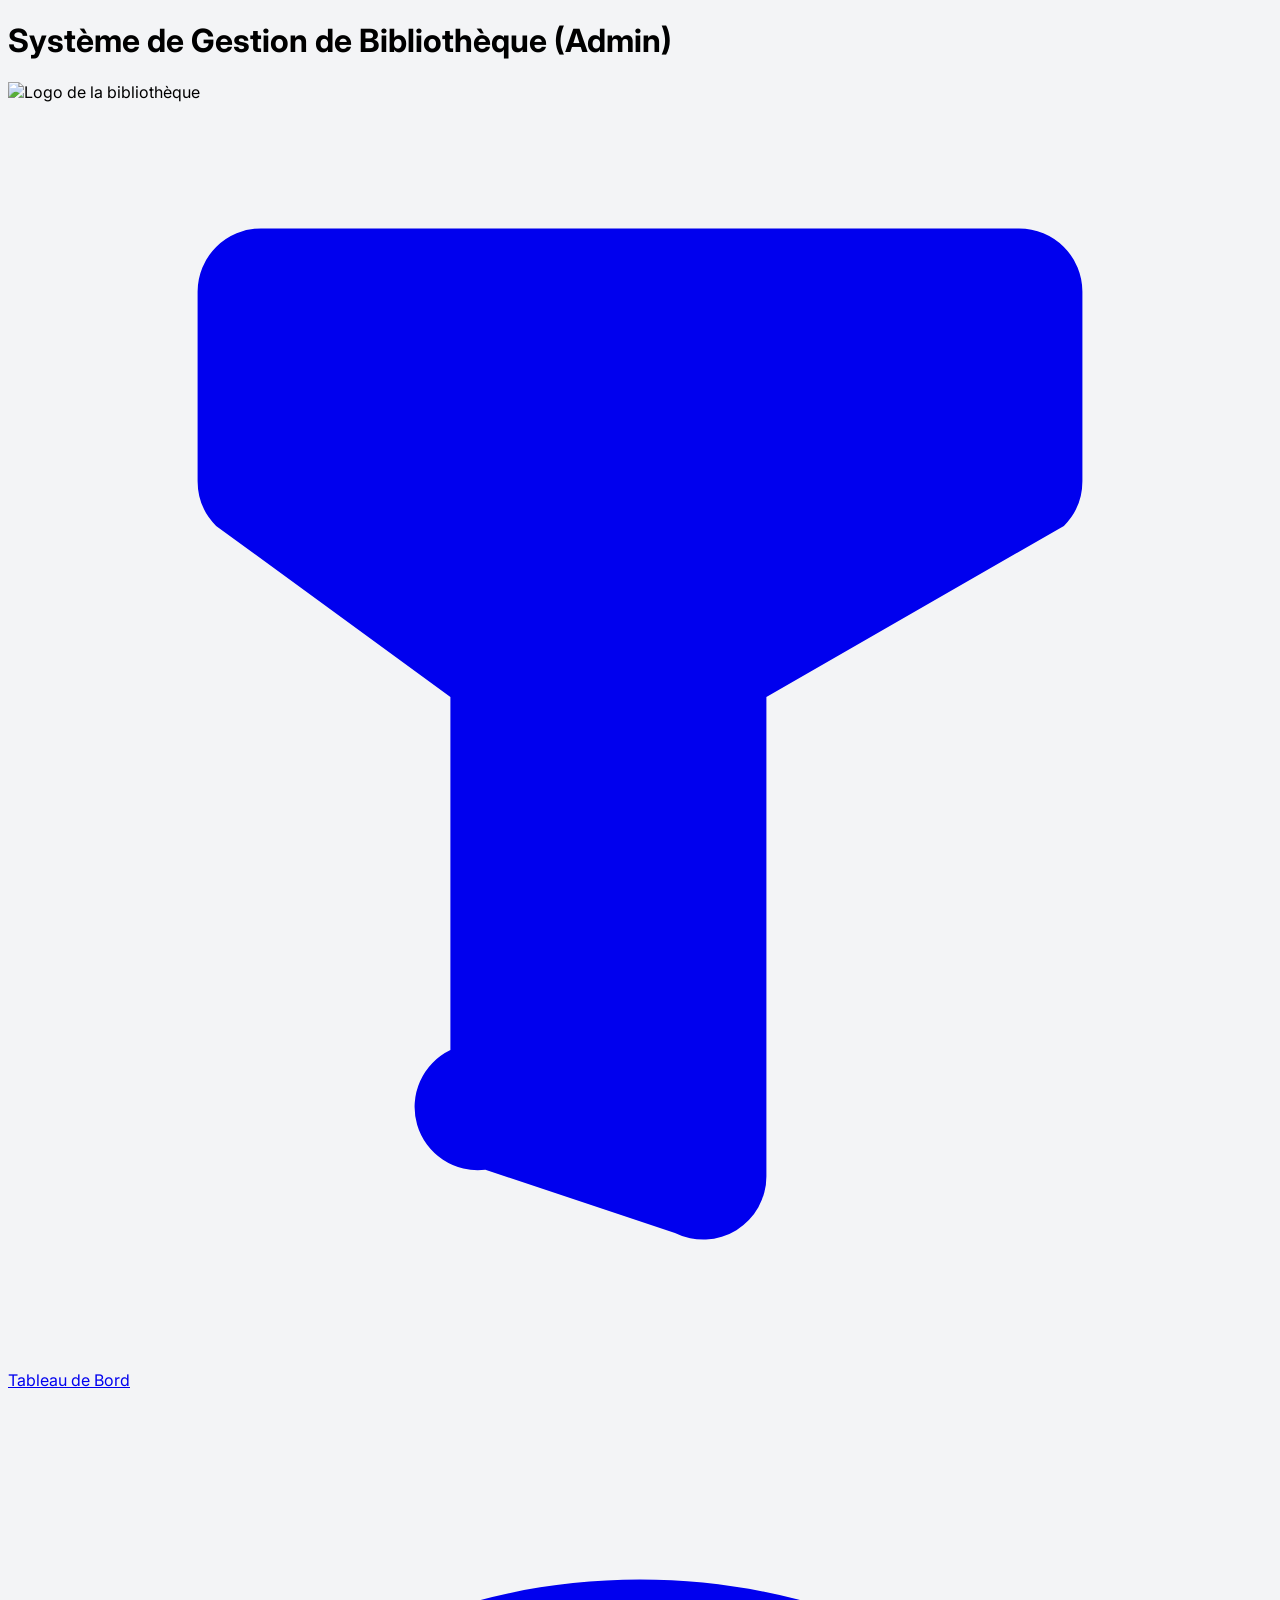
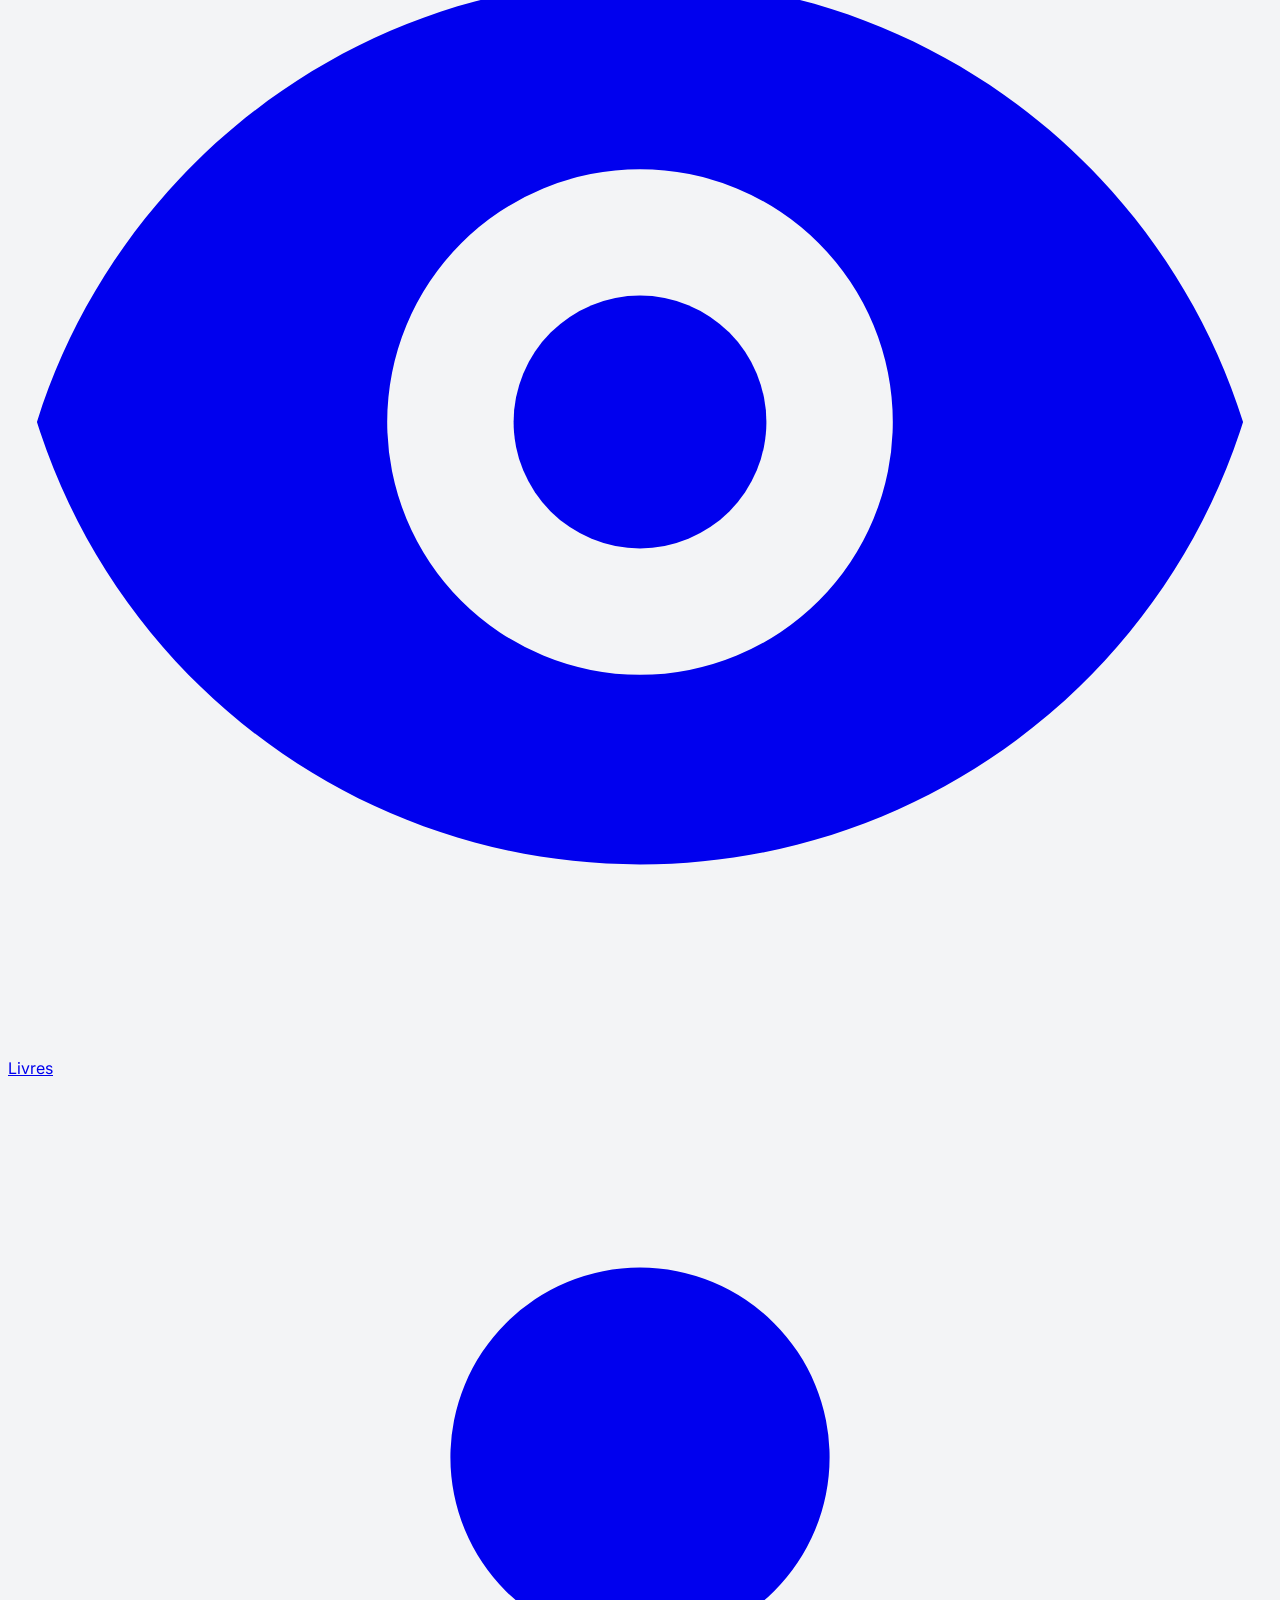
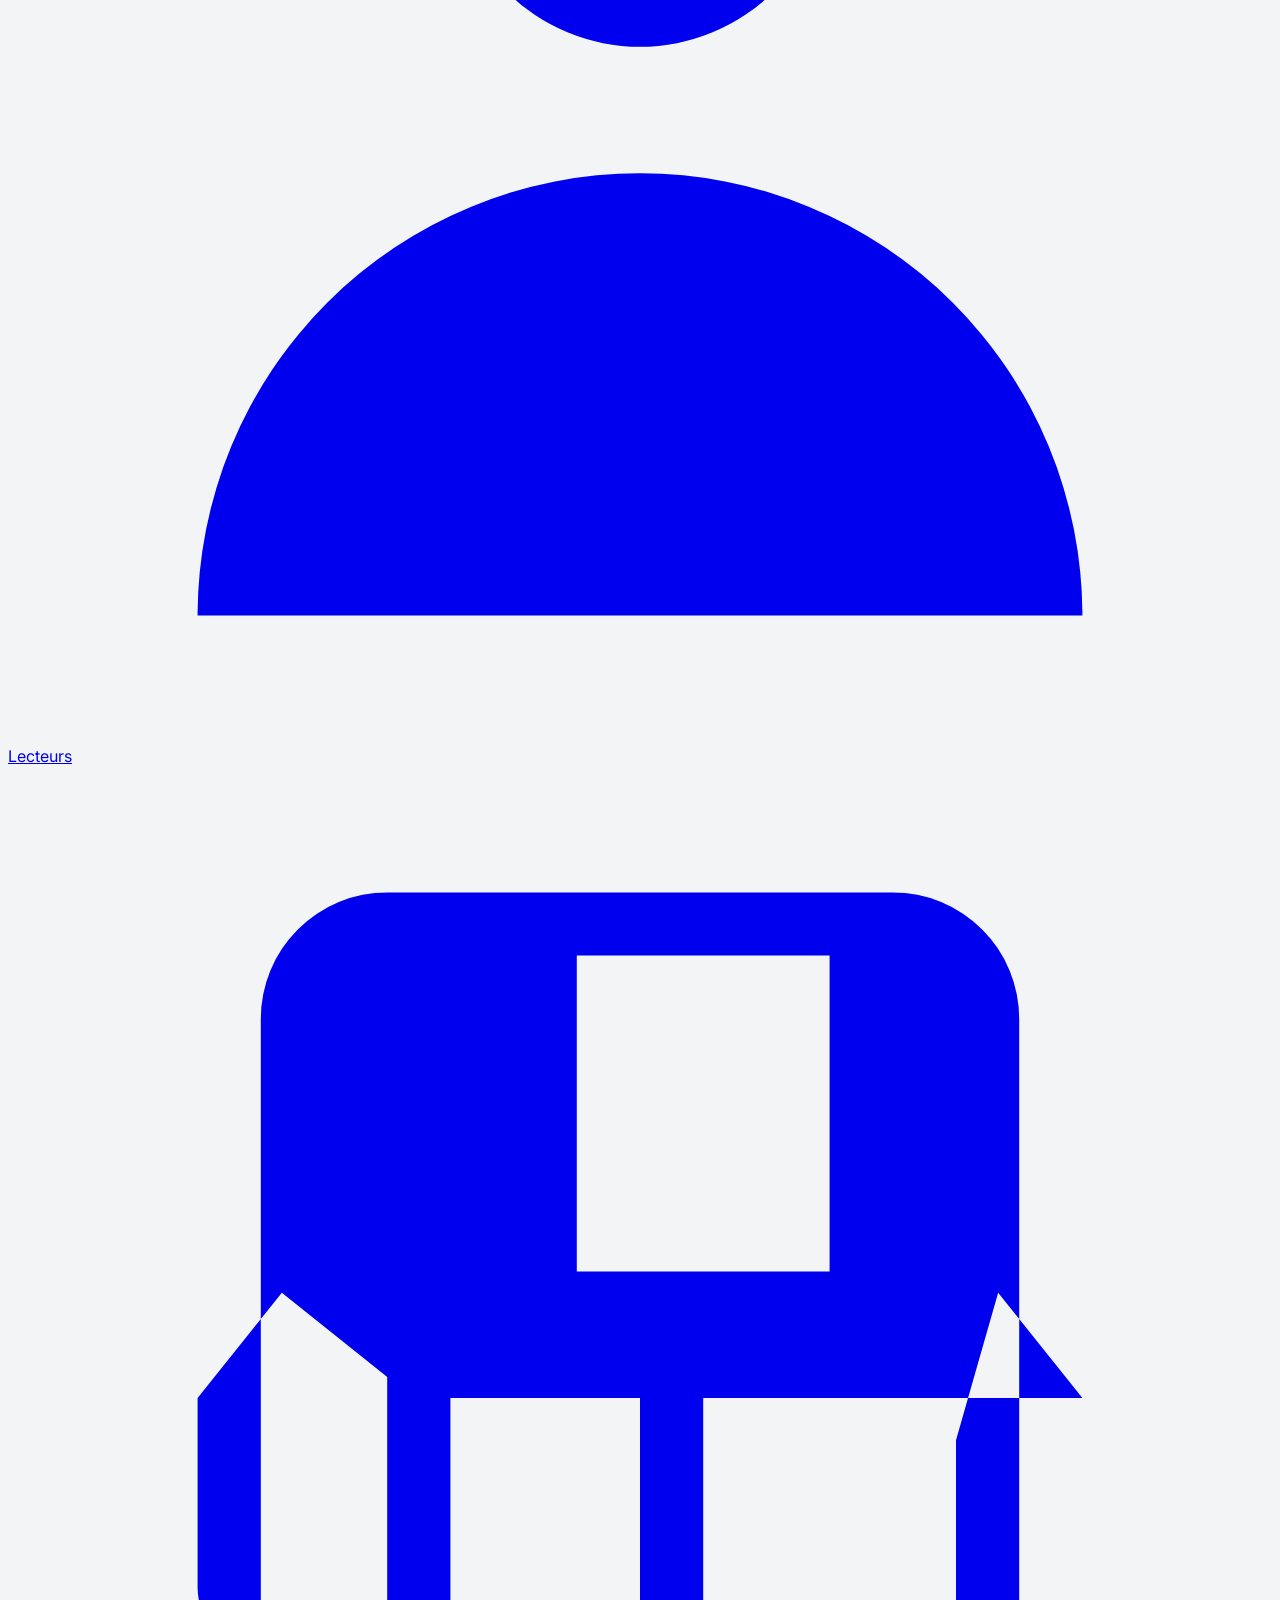
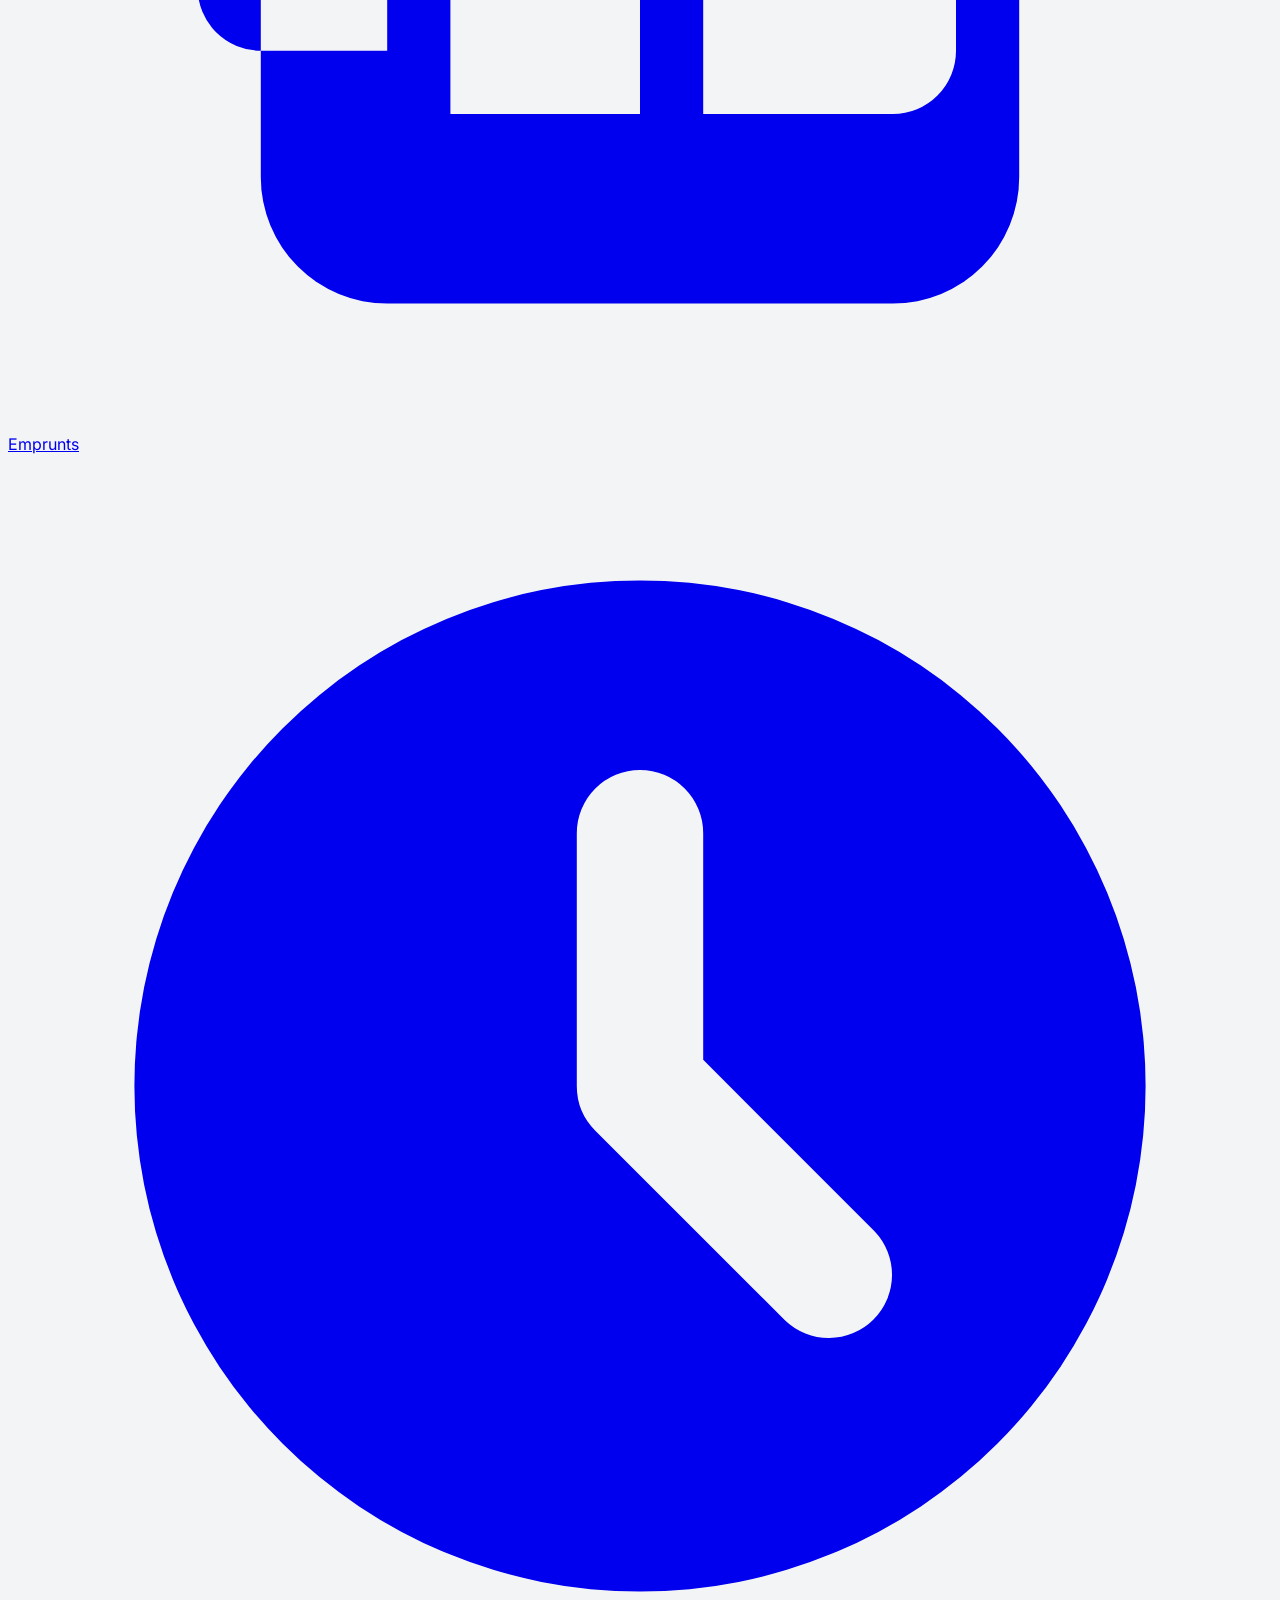
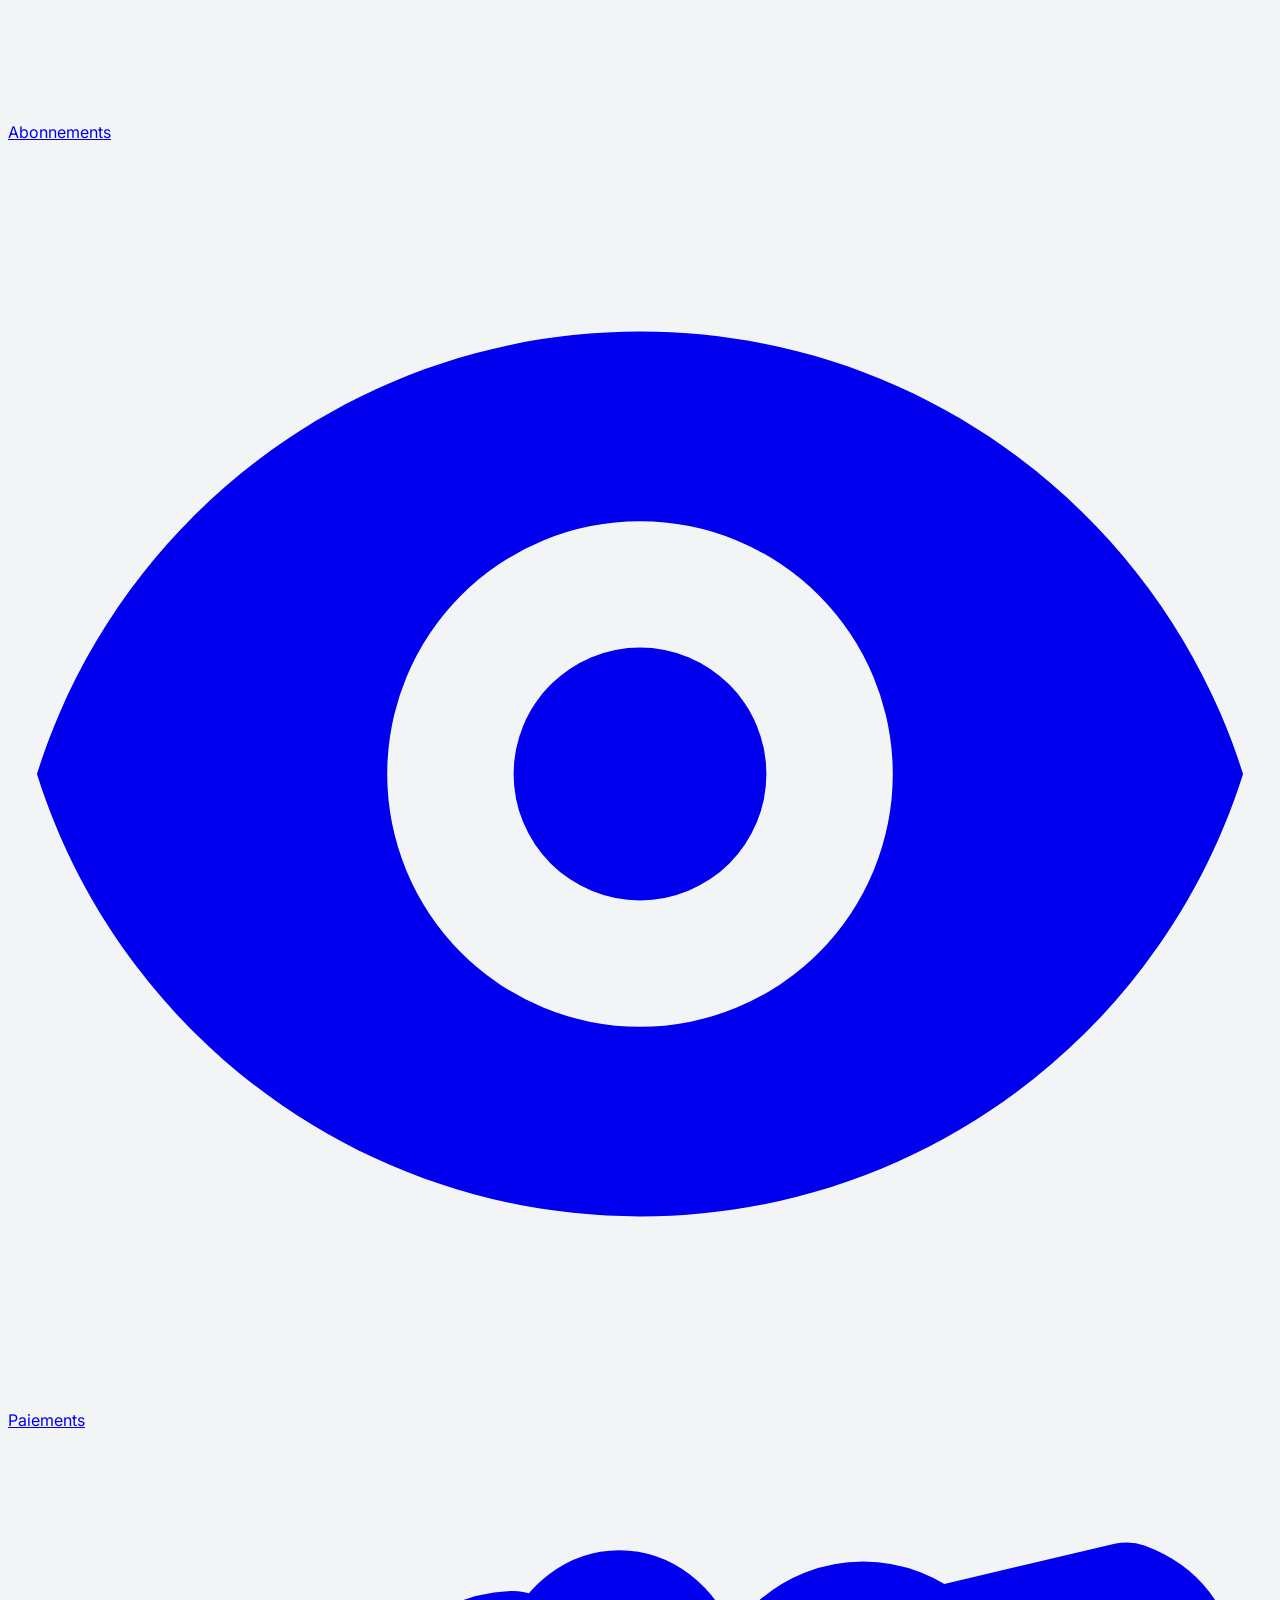
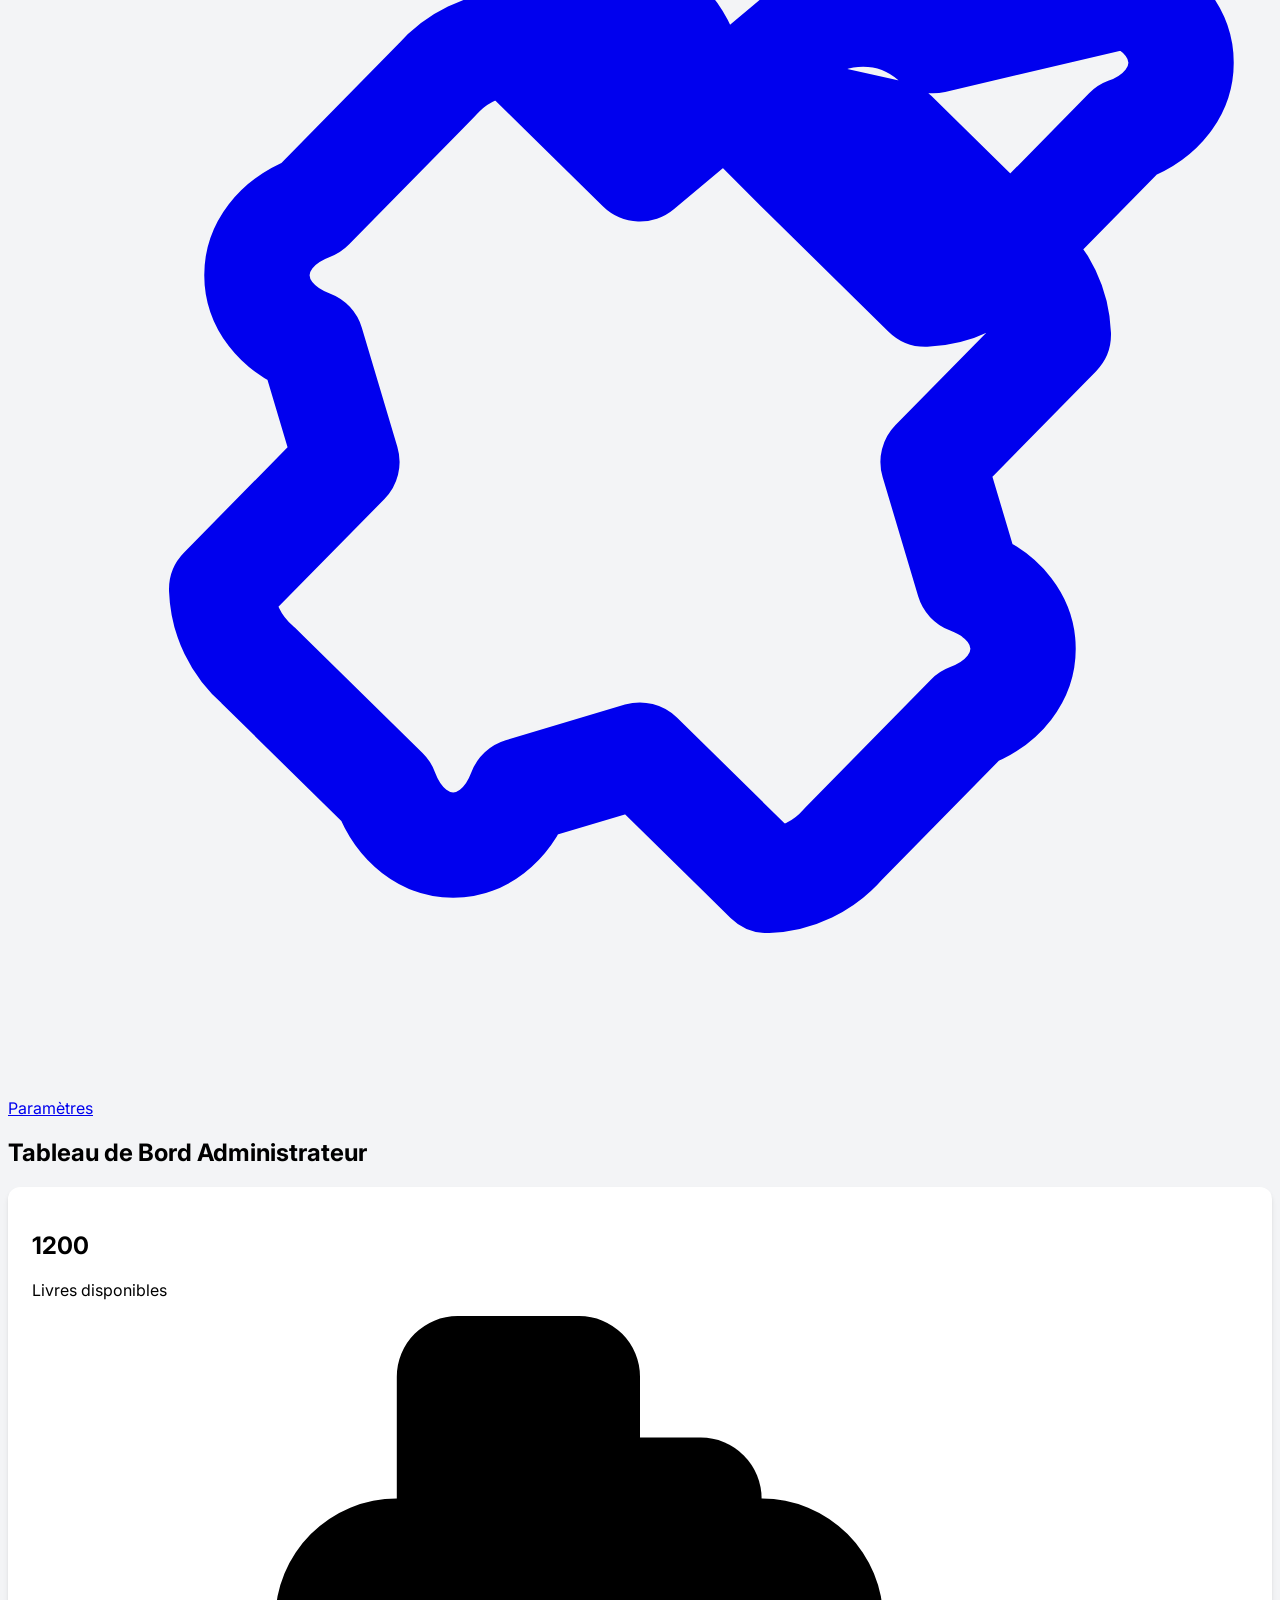
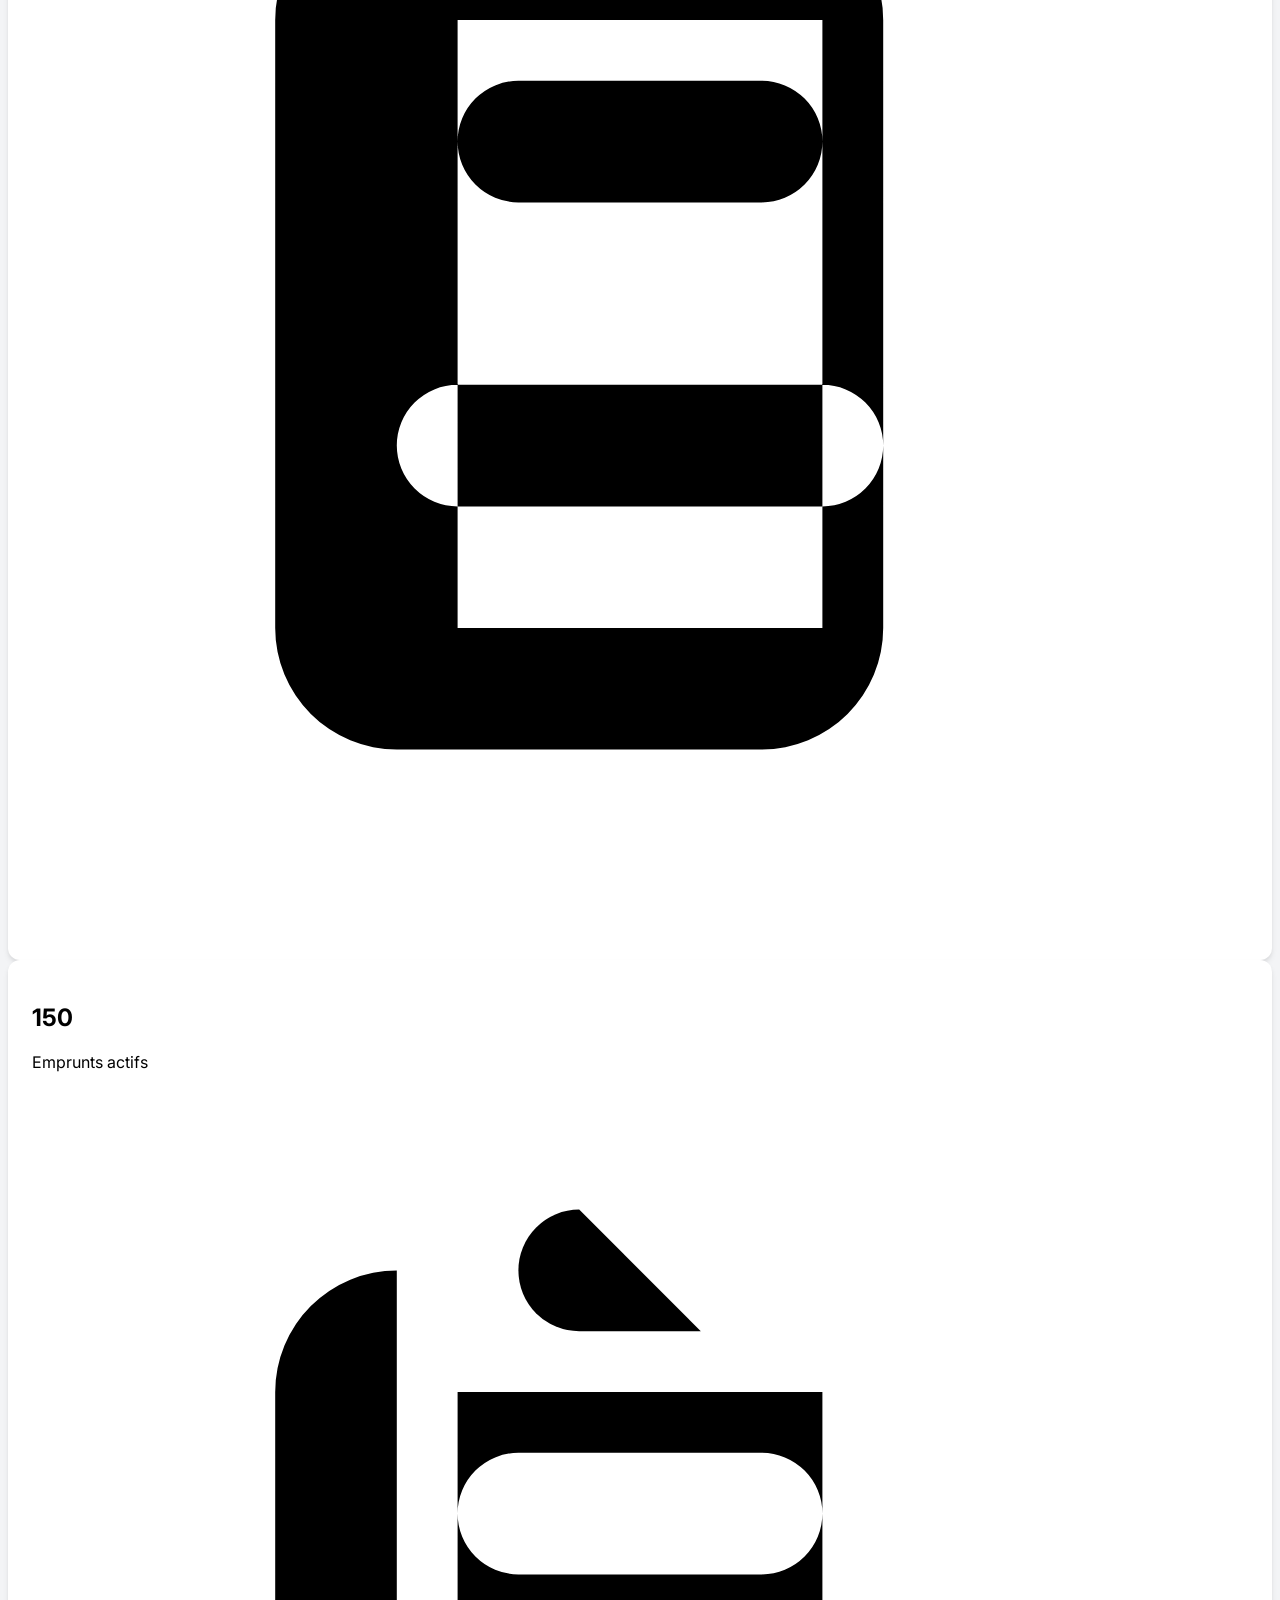
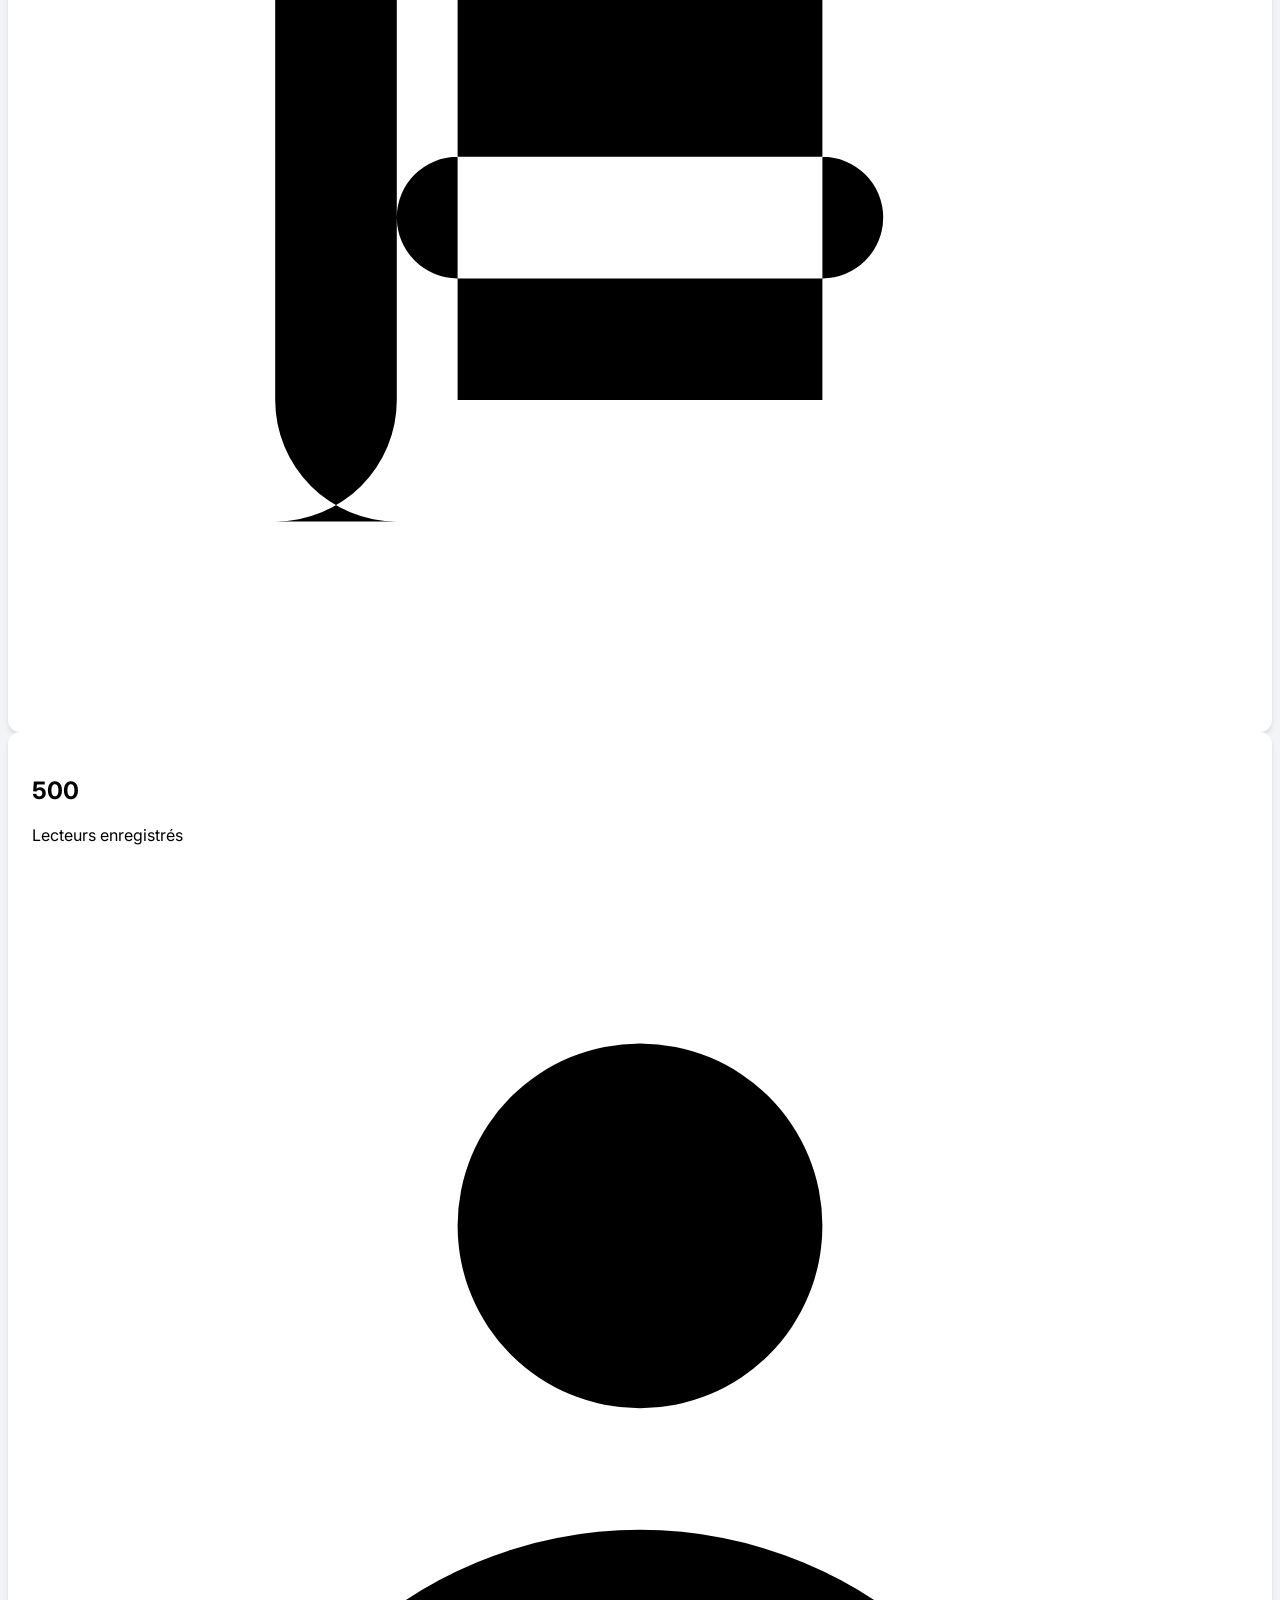
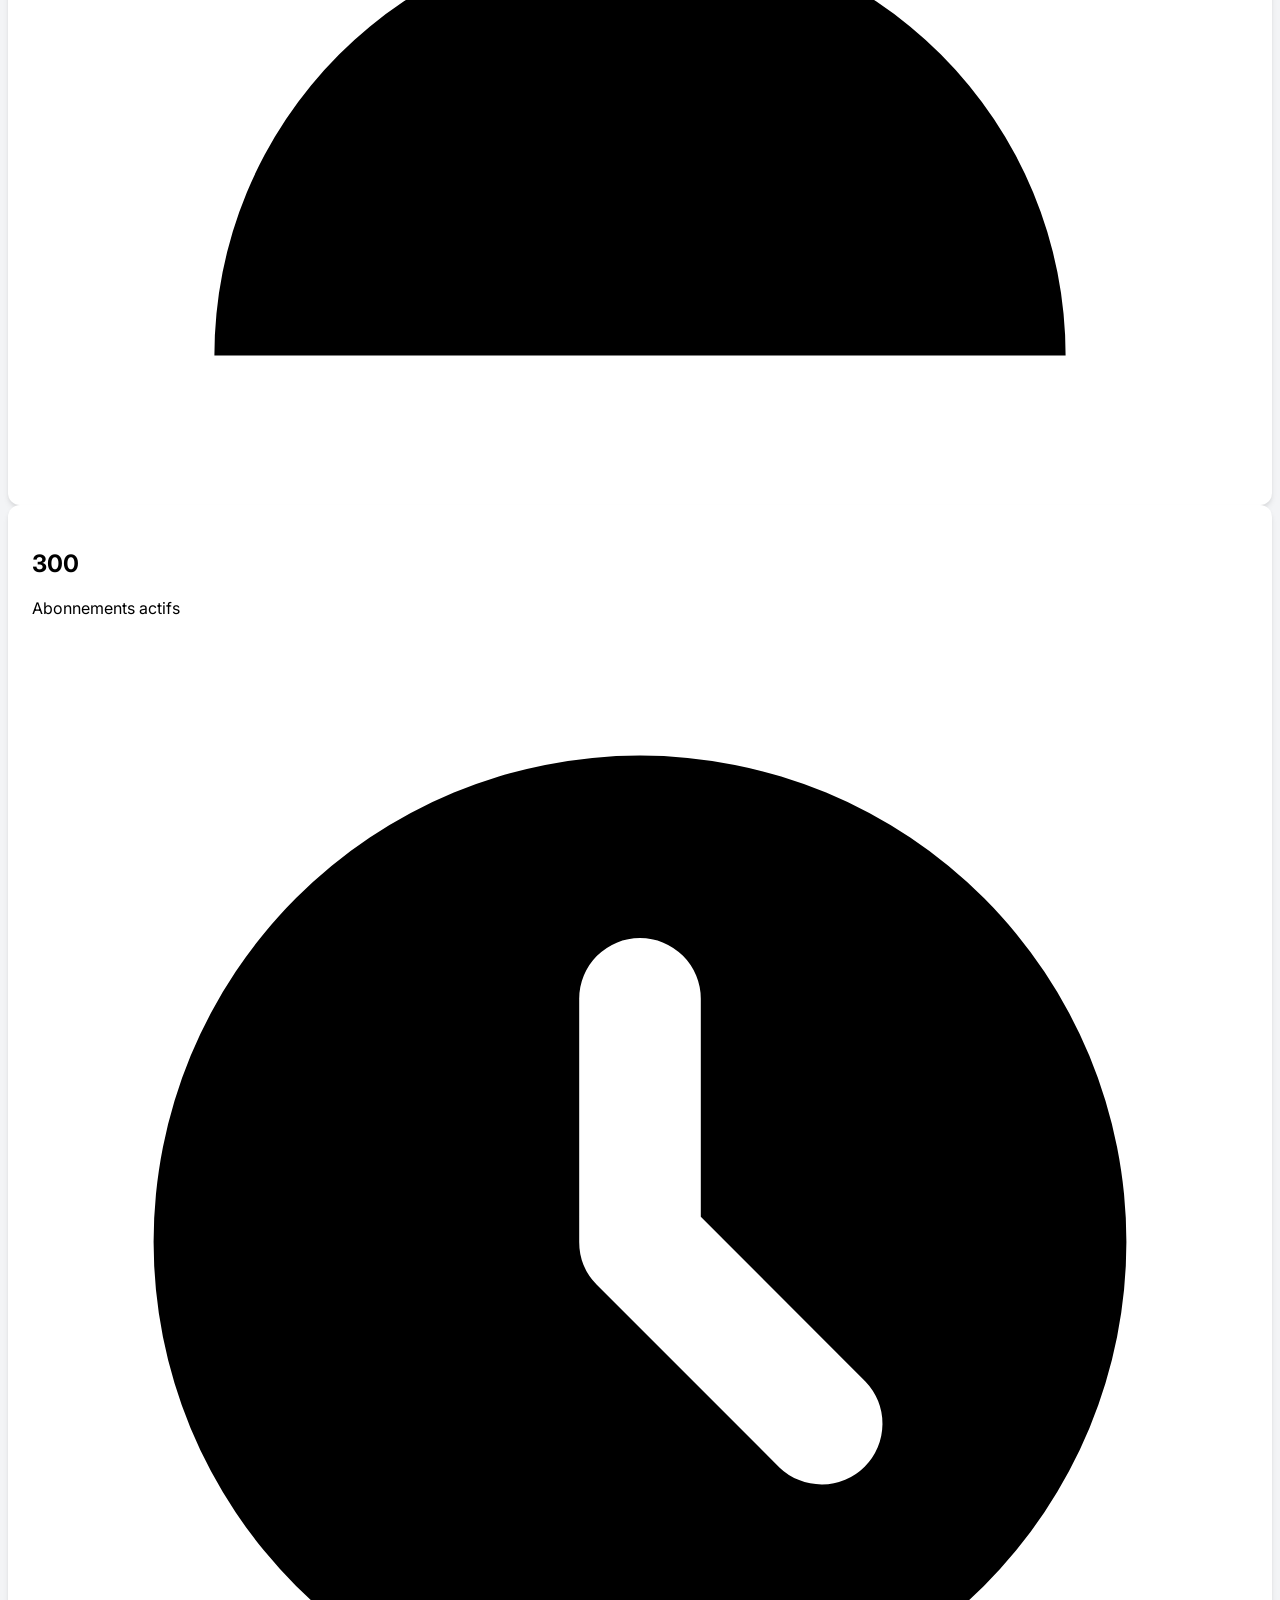
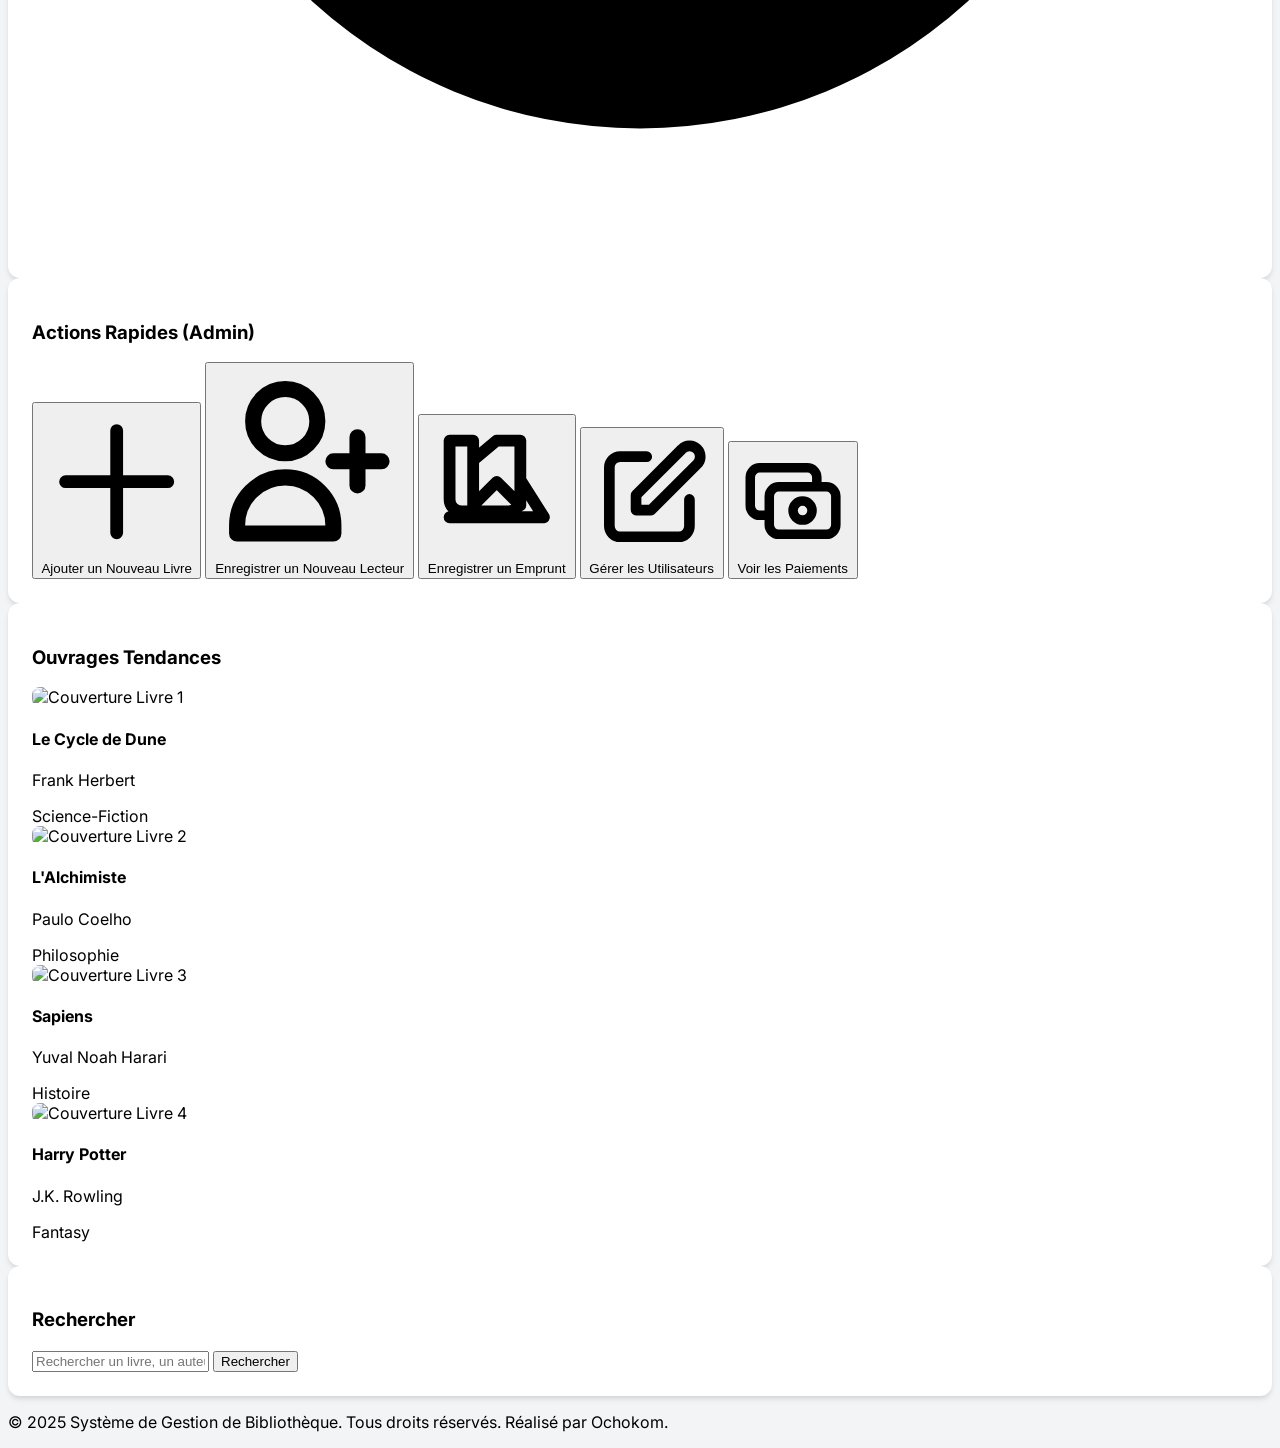
==== pages/admin/old.html @ 3def1d82 "feat: Implement user authentication and author dashboard - Added login and registration pages with f" ====
<!DOCTYPE html>
<html lang="fr">
<head>
    <meta charset="UTF-8">
    <meta name="viewport" content="width=device-width, initial-scale=1.0">
    <title>Gestion de Bibliothèque - Tableau de Bord Admin</title>
    <!-- Tailwind CSS CDN -->
    <script src="https://cdn.tailwindcss.com"></script>
    <link href="https://fonts.googleapis.com/css2?family=Inter:wght@400;600;700&display=swap" rel="stylesheet">
    <style>
        body {
            font-family: 'Inter', sans-serif;
            background-color: #f3f4f6; /* Light gray background */
        }
        .card {
            background-color: #ffffff;
            border-radius: 0.75rem; /* rounded-xl */
            box-shadow: 0 4px 6px -1px rgba(0, 0, 0, 0.1), 0 2px 4px -1px rgba(0, 0, 0, 0.06); /* shadow-md */
            padding: 1.5rem; /* p-6 */
        }
        .nav-link {
            transition: all 0.2s ease-in-out;
        }
        .nav-link:hover {
            transform: translateY(-2px);
            box-shadow: 0 4px 6px -1px rgba(0, 0, 0, 0.1), 0 2px 4px -1px rgba(0, 0, 0, 0.06);
        }
        .book-cover {
            width: 100%;
            height: 200px; /* Fixed height for covers */
            object-fit: cover;
            border-radius: 0.5rem; /* rounded-lg */
        }
    </style>
</head>
<body class="flex flex-col min-h-screen">
    <!-- En-tête de la page -->
    <header class="bg-gradient-to-r from-blue-600 to-indigo-700 text-white p-4 shadow-lg">
        <div class="container mx-auto flex flex-col md:flex-row justify-between items-center">
            <h1 class="text-3xl font-bold mb-2 md:mb-0">
                <i class="fas fa-book-reader mr-2"></i> Système de Gestion de Bibliothèque <span class="text-xl opacity-80">(Admin)</span>
            </h1>
            <!-- Ajoutez une icône de livre ou un logo ici -->
            <img src="https://placehold.co/50x50/FFFFFF/000000?text=LIB" alt="Logo de la bibliothèque" class="rounded-full">
        </div>
    </header>

    <!-- Barre de navigation -->
    <nav class="bg-white shadow-md py-3">
        <div class="container mx-auto flex flex-wrap justify-center md:justify-start gap-4 px-4">
            <a href="#" class="nav-link bg-blue-500 hover:bg-blue-600 text-white font-semibold py-2 px-4 rounded-lg flex items-center">
                <svg xmlns="http://www.w3.org/2000/svg" class="h-5 w-5 mr-2" viewBox="0 0 20 20" fill="currentColor">
                    <path fill-rule="evenodd" d="M3 3a1 1 0 011-1h12a1 1 0 011 1v3a1 1 0 01-.293.707L12 9.414V17a1 1 0 01-1.447.894l-3-1A1 1 0 017 15V9.414L3.293 6.707A1 1 0 013 6V3z" clip-rule="evenodd" />
                </svg>
                Tableau de Bord
            </a>
            <a href="livres/page.php" class="nav-link bg-gray-200 hover:bg-gray-300 text-gray-800 font-semibold py-2 px-4 rounded-lg flex items-center">
                <svg xmlns="http://www.w3.org/2000/svg" class="h-5 w-5 mr-2" viewBox="0 0 20 20" fill="currentColor">
                    <path d="M10 12a2 2 0 100-4 2 2 0 000 4z" />
                    <path fill-rule="evenodd" d="M.458 10C1.732 5.943 5.522 3 10 3s8.268 2.943 9.542 7c-1.274 4.057-5.064 7-9.542 7S1.732 14.057.458 10zM14 10a4 4 0 11-8 0 4 4 0 018 0z" clip-rule="evenodd" />
                </svg>
                Livres
            </a>
            <a href="#" class="nav-link bg-gray-200 hover:bg-gray-300 text-gray-800 font-semibold py-2 px-4 rounded-lg flex items-center">
                <svg xmlns="http://www.w3.org/2000/svg" class="h-5 w-5 mr-2" viewBox="0 0 20 20" fill="currentColor">
                    <path fill-rule="evenodd" d="M10 9a3 3 0 100-6 3 3 0 000 6zm-7 9a7 7 0 1114 0H3z" clip-rule="evenodd" />
                </svg>
                Lecteurs
            </a>
            <a href="#" class="nav-link bg-gray-200 hover:bg-gray-300 text-gray-800 font-semibold py-2 px-4 rounded-lg flex items-center">
                <svg xmlns="http://www.w3.org/2000/svg" class="h-5 w-5 mr-2" viewBox="0 0 20 20" fill="currentColor">
                    <path fill-rule="evenodd" d="M6 2a2 2 0 00-2 2v12a2 2 0 002 2h8a2 2 0 002-2V4a2 2 0 00-2-2H6zm-3 8v3a1 1 0 001 1h2V9.667L4.333 8.333 3 10zm7 0H7v5h3v-5zm4 0h-3v5h3a1 1 0 001-1v-3.333L15.667 8.333 17 10zm-1-7v5h-4V3h4z" clip-rule="evenodd" />
                </svg>
                Emprunts
            </a>
            <a href="#" class="nav-link bg-gray-200 hover:bg-gray-300 text-gray-800 font-semibold py-2 px-4 rounded-lg flex items-center">
                <svg xmlns="http://www.w3.org/2000/svg" class="h-5 w-5 mr-2" viewBox="0 0 20 20" fill="currentColor">
                    <path fill-rule="evenodd" d="M10 18a8 8 0 100-16 8 8 0 000 16zm1-12a1 1 0 10-2 0v4a1 1 0 00.293.707l3 3a1 1 0 001.414-1.414L11 9.586V6z" clip-rule="evenodd" />
                </svg>
                Abonnements
            </a>
            <a href="#" class="nav-link bg-gray-200 hover:bg-gray-300 text-gray-800 font-semibold py-2 px-4 rounded-lg flex items-center">
                <svg xmlns="http://www.w3.org/2000/svg" class="h-5 w-5 mr-2" viewBox="0 0 20 20" fill="currentColor">
                    <path fill-rule="evenodd" d="M10 12a2 2 0 100-4 2 2 0 000 4z" />
                    <path fill-rule="evenodd" d="M.458 10C1.732 5.943 5.522 3 10 3s8.268 2.943 9.542 7c-1.274 4.057-5.064 7-9.542 7S1.732 14.057.458 10zM14 10a4 4 0 11-8 0 4 4 0 018 0z" clip-rule="evenodd" />
                </svg>
                Paiements
            </a>
            <a href="#" class="nav-link bg-gray-200 hover:bg-gray-300 text-gray-800 font-semibold py-2 px-4 rounded-lg flex items-center">
                <svg xmlns="http://www.w3.org/2000/svg" class="h-5 w-5 mr-2" fill="none" viewBox="0 0 24 24" stroke="currentColor" stroke-width="2">
                    <path stroke-linecap="round" stroke-linejoin="round" d="M10.325 4.317c.515-1.378 2.05-1.378 2.565 0L15 6.435l2.42 2.378a2 2 0 001.442-.693l2.378-2.42c1.378-.515 1.378-2.05 0-2.565L17.565 4a2 2 0 00-2.658 0L12 6.435l-2.42-2.378a2 2 0 00-1.442.693l-2.378 2.42c-1.378.515-1.378 2.05 0 2.565L6.435 12l-2.378 2.42a2 2 0 00.693 1.442l2.42 2.378c.515 1.378 2.05 1.378 2.565 0L12 17.565l2.42 2.378a2 2 0 001.442-.693l2.378-2.42c1.378-.515 1.378-2.05 0-2.565L17.565 12l2.378-2.42a2 2 0 00-.693-1.442l-2.42-2.378z" />
                </svg>
                Paramètres
            </a>
        </div>
    </nav>

    <!-- Contenu principal -->
    <main class="flex-grow container mx-auto mt-8 px-4 py-8">
        <h2 class="text-3xl font-bold text-gray-800 mb-6">Tableau de Bord Administrateur</h2>

        <div class="grid grid-cols-1 md:grid-cols-2 lg:grid-cols-4 gap-6 mb-8">
            <!-- Carte de statistiques - Livres disponibles -->
            <div class="card flex items-center justify-between p-6 bg-green-500 text-white">
                <div>
                    <h2 class="text-2xl font-bold">1200</h2>
                    <p class="text-sm">Livres disponibles</p>
                </div>
                <svg xmlns="http://www.w3.org/2000/svg" class="h-10 w-10 opacity-75" viewBox="0 0 20 20" fill="currentColor">
                    <path d="M9 2a1 1 0 000 2h2a1 1 0 100-2H9z" />
                    <path fill-rule="evenodd" d="M4 5a2 2 0 012-2V1a1 1 0 011-1h2a1 1 0 011 1v2h2a2 2 0 012 2v10a2 2 0 01-2 2H6a2 2 0 01-2-2V5zm3 0h6v10H7V5zm1 1a1 1 0 000 2h4a1 1 0 100-2H8zm-1 5a1 1 0 000 2h6a1 1 0 100-2H7z" clip-rule="evenodd" />
                </svg>
            </div>

            <!-- Carte de statistiques - Emprunts actifs -->
            <div class="card flex items-center justify-between p-6 bg-yellow-500 text-white">
                <div>
                    <h2 class="text-2xl font-bold">150</h2>
                    <p class="text-sm">Emprunts actifs</p>
                </div>
                <svg xmlns="http://www.w3.org/2000/svg" class="h-10 w-10 opacity-75" viewBox="0 0 20 20" fill="currentColor">
                    <path d="M9 2a1 1 0 000 2h2a1 1 100-2H9z" />
                    <path fill-rule="evenodd" d="M4 5a2 2 0 012-2v12a2 2 0 01-2 2H6a2 2 0 01-2-2V5zm3 0h6v10H7V5zm1 1a1 1 0 000 2h4a1 1 0 100-2H8zm-1 5a1 1 0 000 2h6a1 1 0 100-2H7z" clip-rule="evenodd" />
                </svg>
            </div>

            <!-- Carte de statistiques - Lecteurs enregistrés -->
            <div class="card flex items-center justify-between p-6 bg-purple-500 text-white">
                <div>
                    <h2 class="text-2xl font-bold">500</h2>
                    <p class="text-sm">Lecteurs enregistrés</p>
                </div>
                <svg xmlns="http://www.w3.org/2000/svg" class="h-10 w-10 opacity-75" viewBox="0 0 20 20" fill="currentColor">
                    <path fill-rule="evenodd" d="M10 9a3 3 0 100-6 3 3 0 000 6zm-7 9a7 7 0 1114 0H3z" clip-rule="evenodd" />
                </svg>
            </div>

            <!-- Carte de statistiques - Abonnements actifs -->
            <div class="card flex items-center justify-between p-6 bg-teal-500 text-white">
                <div>
                    <h2 class="text-2xl font-bold">300</h2>
                    <p class="text-sm">Abonnements actifs</p>
                </div>
                <svg xmlns="http://www.w3.org/2000/svg" class="h-10 w-10 opacity-75" viewBox="0 0 20 20" fill="currentColor">
                    <path fill-rule="evenodd" d="M10 18a8 8 0 100-16 8 8 0 000 16zm1-12a1 1 0 10-2 0v4a1 1 0 00.293.707l3 3a1 1 0 001.414-1.414L11 9.586V6z" clip-rule="evenodd" />
                </svg>
            </div>
        </div>

        <!-- Section Actions Rapides -->
        <div class="card p-6 mb-8">
            <h3 class="text-xl font-semibold text-gray-800 mb-4">Actions Rapides (Admin)</h3>
            <div class="grid grid-cols-1 md:grid-cols-2 lg:grid-cols-3 gap-4">
                <button class="bg-indigo-500 hover:bg-indigo-600 text-white font-bold py-3 px-6 rounded-lg shadow-md flex items-center justify-center transition duration-200 ease-in-out transform hover:scale-105">
                    <svg xmlns="http://www.w3.org/2000/svg" class="h-6 w-6 mr-2" fill="none" viewBox="0 0 24 24" stroke="currentColor" stroke-width="2">
                        <path stroke-linecap="round" stroke-linejoin="round" d="M12 4v16m8-8H4" />
                    </svg>
                    Ajouter un Nouveau Livre
                </button>
                <button class="bg-indigo-500 hover:bg-indigo-600 text-white font-bold py-3 px-6 rounded-lg shadow-md flex items-center justify-center transition duration-200 ease-in-out transform hover:scale-105">
                    <svg xmlns="http://www.w3.org/2000/svg" class="h-6 w-6 mr-2" fill="none" viewBox="0 0 24 24" stroke="currentColor" stroke-width="2">
                        <path stroke-linecap="round" stroke-linejoin="round" d="M18 9v3m0 0v3m0-3h3m-3 0h-3m-2-5a4 4 0 11-8 0 4 4 0 018 0zM3 20a6 6 0 0112 0v1H3v-1z" />
                    </svg>
                    Enregistrer un Nouveau Lecteur
                </button>
                <button class="bg-indigo-500 hover:bg-indigo-600 text-white font-bold py-3 px-6 rounded-lg shadow-md flex items-center justify-center transition duration-200 ease-in-out transform hover:scale-105">
                    <svg xmlns="http://www.w3.org/2000/svg" class="h-6 w-6 mr-2" fill="none" viewBox="0 0 24 24" stroke="currentColor" stroke-width="2">
                        <path stroke-linecap="round" stroke-linejoin="round" d="M8 7v8l4-4 4 4V7m0 3.6V4h-4L8 7.333V4H4v10a2 2 0 002 2h8a2 2 0 002-2v-3.333L20 17H4" />
                    </svg>
                    Enregistrer un Emprunt
                </button>
                <button class="bg-blue-500 hover:bg-blue-600 text-white font-bold py-3 px-6 rounded-lg shadow-md flex items-center justify-center transition duration-200 ease-in-out transform hover:scale-105">
                    <svg xmlns="http://www.w3.org/2000/svg" class="h-6 w-6 mr-2" fill="none" viewBox="0 0 24 24" stroke="currentColor" stroke-width="2">
                        <path stroke-linecap="round" stroke-linejoin="round" d="M11 5H6a2 2 0 00-2 2v11a2 2 0 002 2h11a2 2 0 002-2v-5m-1.414-9.414a2 2 0 112.828 2.828L11.828 15H9v-2.828l8.586-8.586z" />
                    </svg>
                    Gérer les Utilisateurs
                </button>
                <button class="bg-blue-500 hover:bg-blue-600 text-white font-bold py-3 px-6 rounded-lg shadow-md flex items-center justify-center transition duration-200 ease-in-out transform hover:scale-105">
                    <svg xmlns="http://www.w3.org/2000/svg" class="h-6 w-6 mr-2" fill="none" viewBox="0 0 24 24" stroke="currentColor" stroke-width="2">
                        <path stroke-linecap="round" stroke-linejoin="round" d="M17 9V7a2 2 0 00-2-2H5a2 2 0 00-2 2v6a2 2 0 002 2h2m2 4h10a2 2 0 002-2v-6a2 2 0 00-2-2H9a2 2 0 00-2 2v6a2 2 0 002 2zm7-5a2 2 0 11-4 0 2 2 0 014 0z" />
                    </svg>
                    Voir les Paiements
                </button>
            </div>
        </div>

        <!-- Section Ouvrages Tendances (pour info Admin) -->
        <div class="card p-6 mb-8">
            <h3 class="text-xl font-semibold text-gray-800 mb-4">Ouvrages Tendances</h3>
            <div class="grid grid-cols-1 sm:grid-cols-2 md:grid-cols-3 lg:grid-cols-4 gap-6">
                <!-- Livre Tendance 1 -->
                <div class="bg-gray-100 p-4 rounded-lg shadow-sm text-center transform hover:scale-105 transition duration-200 ease-in-out">
                    <img src="https://placehold.co/150x200/F0F8FF/000000?text=Livre+1" alt="Couverture Livre 1" class="book-cover mx-auto mb-3">
                    <h4 class="font-bold text-gray-900 text-lg">Le Cycle de Dune</h4>
                    <p class="text-sm text-gray-600">Frank Herbert</p>
                    <span class="inline-block bg-blue-200 text-blue-800 text-xs font-semibold px-2.5 py-0.5 rounded-full mt-2">Science-Fiction</span>
                </div>
                <!-- Livre Tendance 2 -->
                <div class="bg-gray-100 p-4 rounded-lg shadow-sm text-center transform hover:scale-105 transition duration-200 ease-in-out">
                    <img src="https://placehold.co/150x200/FFF0F5/000000?text=Livre+2" alt="Couverture Livre 2" class="book-cover mx-auto mb-3">
                    <h4 class="font-bold text-gray-900 text-lg">L'Alchimiste</h4>
                    <p class="text-sm text-gray-600">Paulo Coelho</p>
                    <span class="inline-block bg-purple-200 text-purple-800 text-xs font-semibold px-2.5 py-0.5 rounded-full mt-2">Philosophie</span>
                </div>
                <!-- Livre Tendance 3 -->
                <div class="bg-gray-100 p-4 rounded-lg shadow-sm text-center transform hover:scale-105 transition duration-200 ease-in-out">
                    <img src="https://placehold.co/150x200/E6E6FA/000000?text=Livre+3" alt="Couverture Livre 3" class="book-cover mx-auto mb-3">
                    <h4 class="font-bold text-gray-900 text-lg">Sapiens</h4>
                    <p class="text-sm text-gray-600">Yuval Noah Harari</p>
                    <span class="inline-block bg-red-200 text-red-800 text-xs font-semibold px-2.5 py-0.5 rounded-full mt-2">Histoire</span>
                </div>
                <!-- Livre Tendance 4 -->
                <div class="bg-gray-100 p-4 rounded-lg shadow-sm text-center transform hover:scale-105 transition duration-200 ease-in-out">
                    <img src="https://placehold.co/150x200/F5FFFA/000000?text=Livre+4" alt="Couverture Livre 4" class="book-cover mx-auto mb-3">
                    <h4 class="font-bold text-gray-900 text-lg">Harry Potter</h4>
                    <p class="text-sm text-gray-600">J.K. Rowling</p>
                    <span class="inline-block bg-green-200 text-green-800 text-xs font-semibold px-2.5 py-0.5 rounded-full mt-2">Fantasy</span>
                </div>
            </div>
        </div>

        <!-- Barre de recherche -->
        <div class="card p-6">
            <h3 class="text-xl font-semibold text-gray-800 mb-4">Rechercher</h3>
            <div class="flex flex-col md:flex-row gap-4">
                <input type="text" placeholder="Rechercher un livre, un auteur ou un lecteur..." class="flex-grow p-3 border border-gray-300 rounded-lg focus:outline-none focus:ring-2 focus:ring-blue-500">
                <button class="bg-blue-600 hover:bg-blue-700 text-white font-bold py-3 px-6 rounded-lg shadow-md transition duration-200 ease-in-out transform hover:scale-105">
                    Rechercher
                </button>
            </div>
        </div>
    </main>

    <!-- Pied de page -->
    <footer class="bg-gray-800 text-white text-center p-4 mt-8 shadow-inner">
        <p>&copy; 2025 Système de Gestion de Bibliothèque. Tous droits réservés. Réalisé par Ochokom.</p>
    </footer>
</body>
</html>
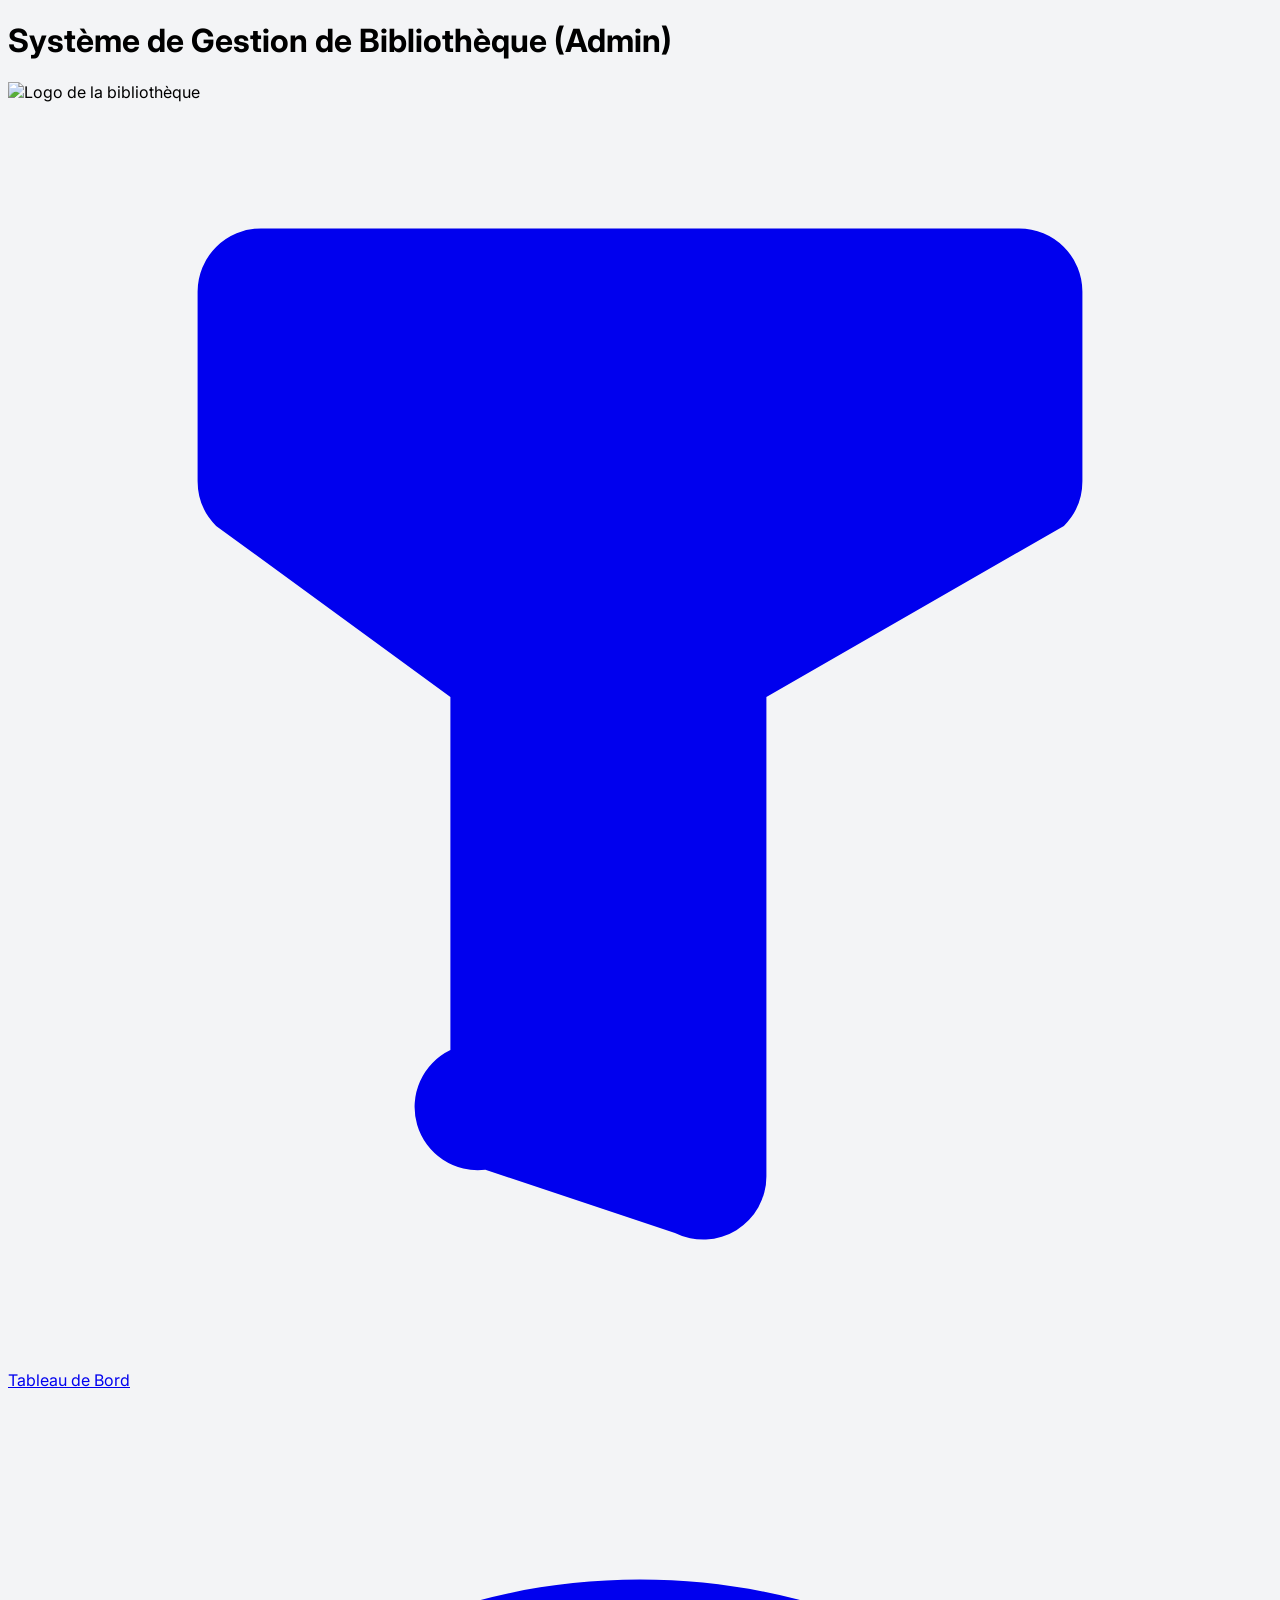
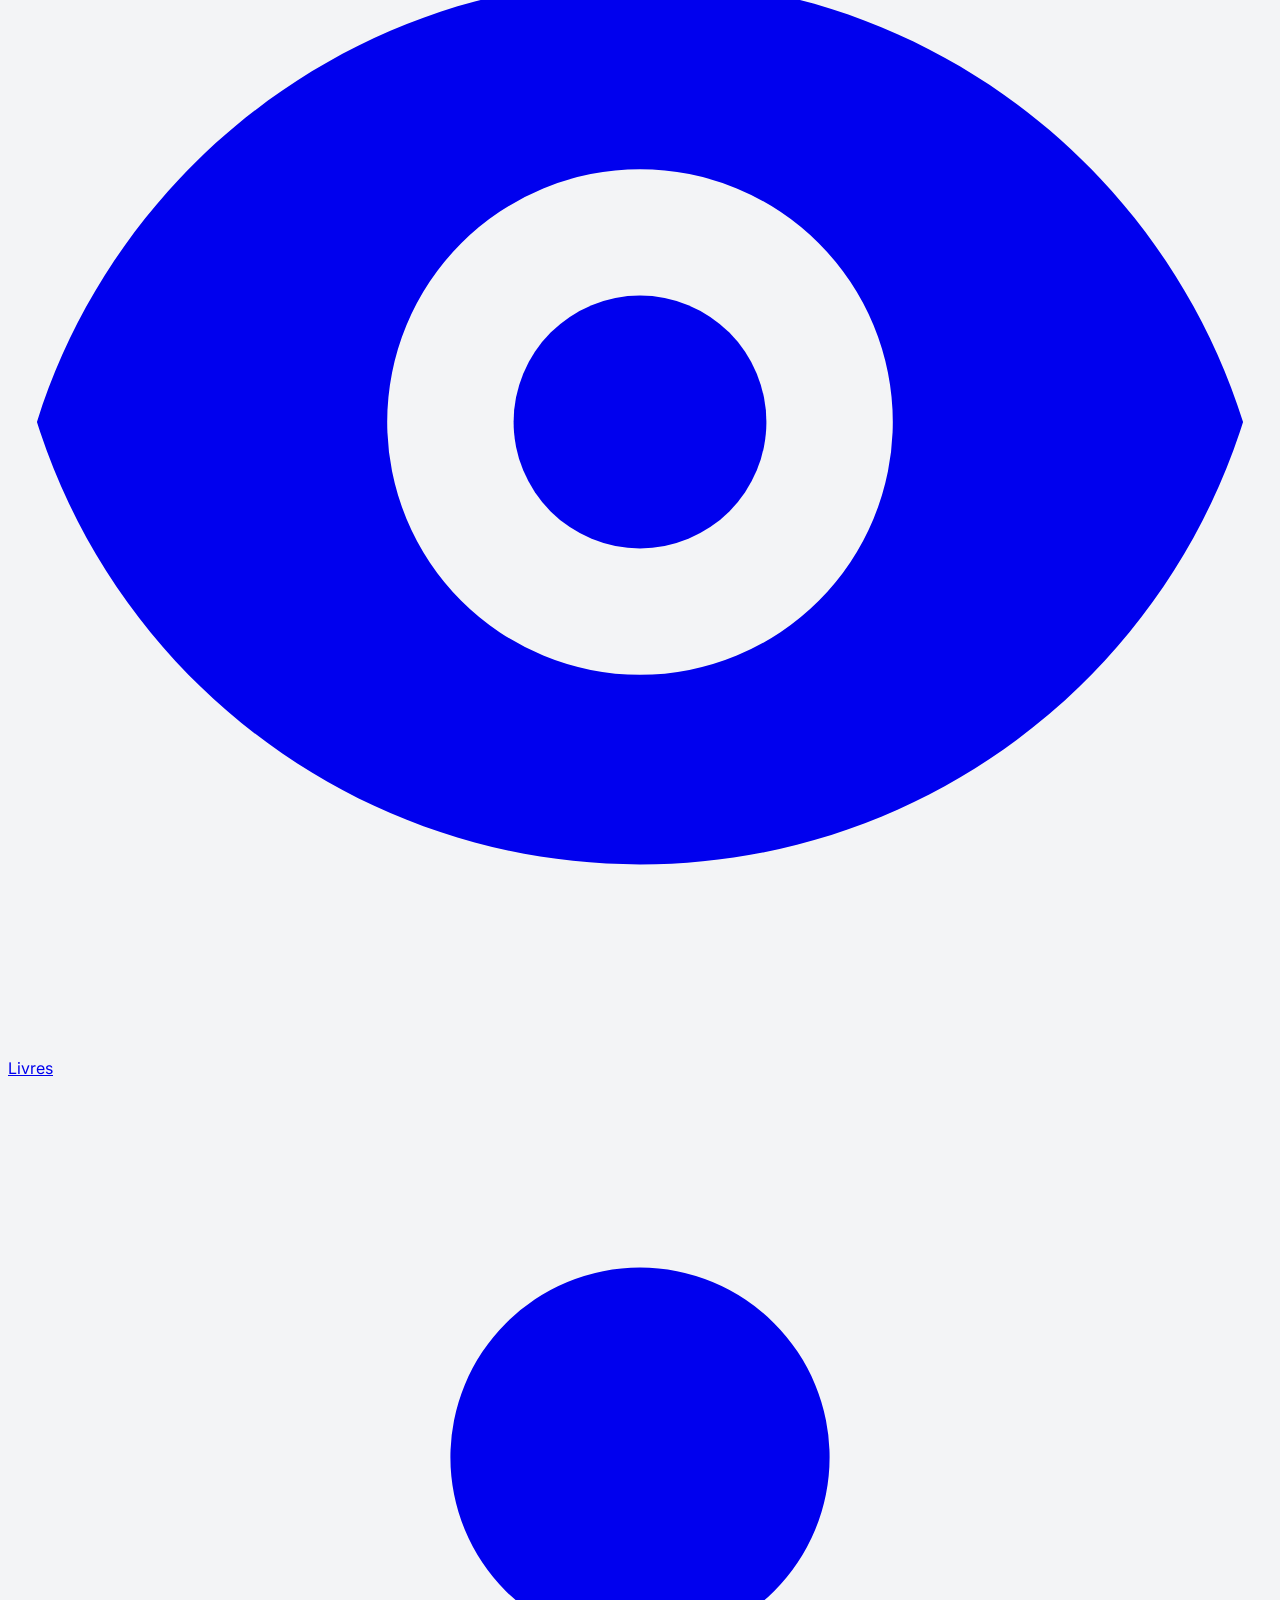
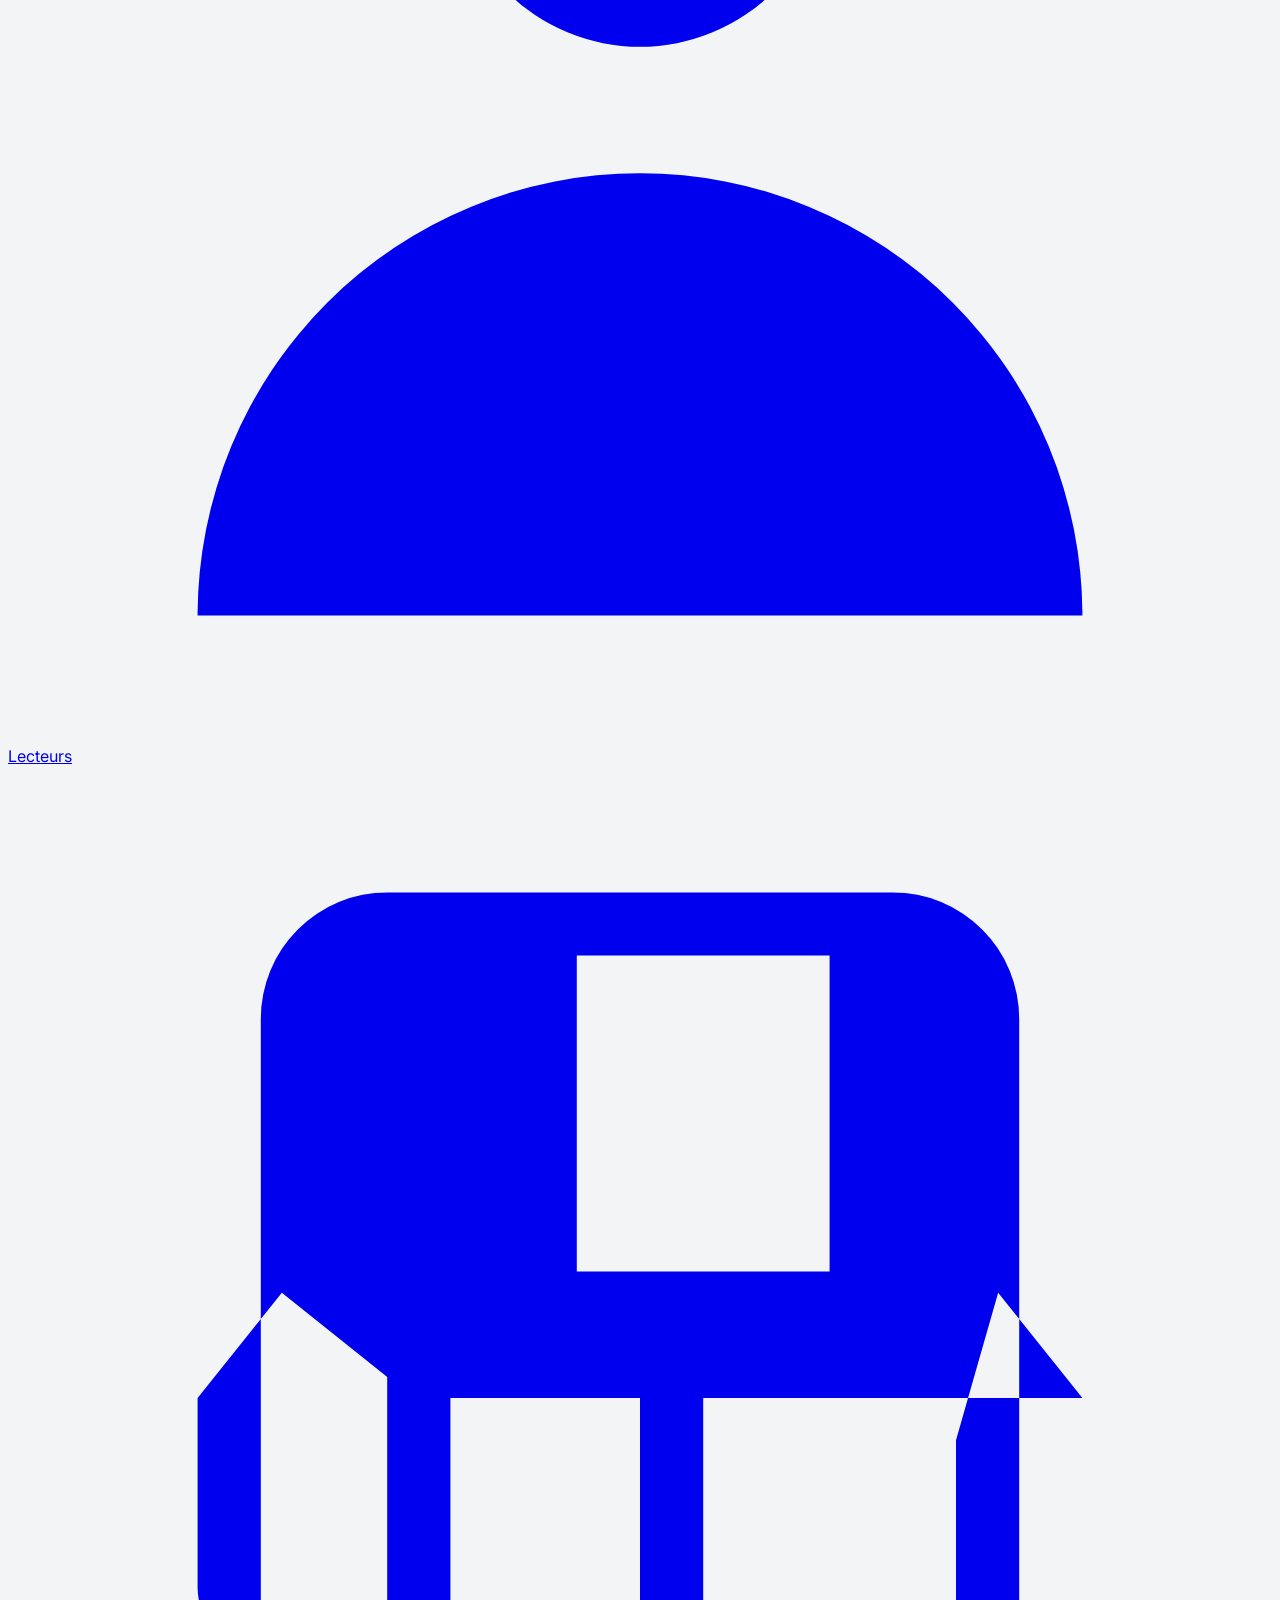
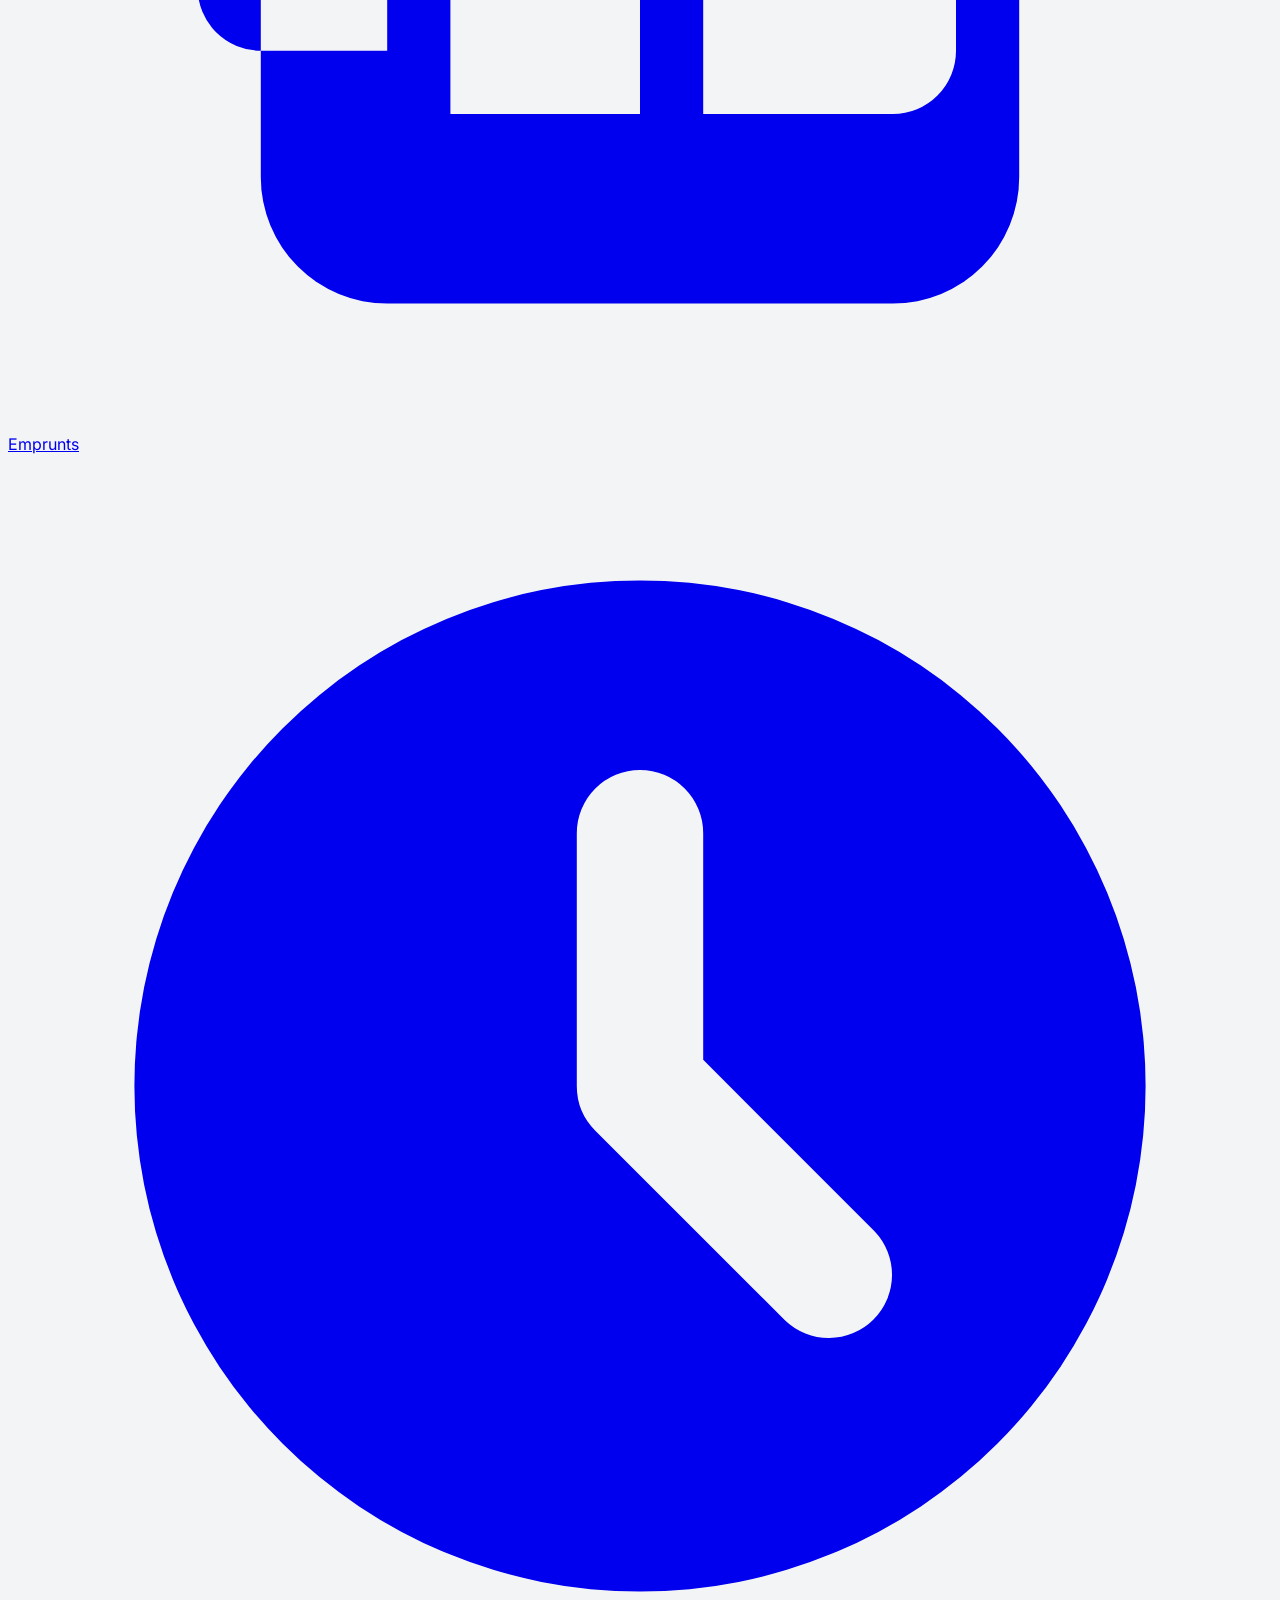
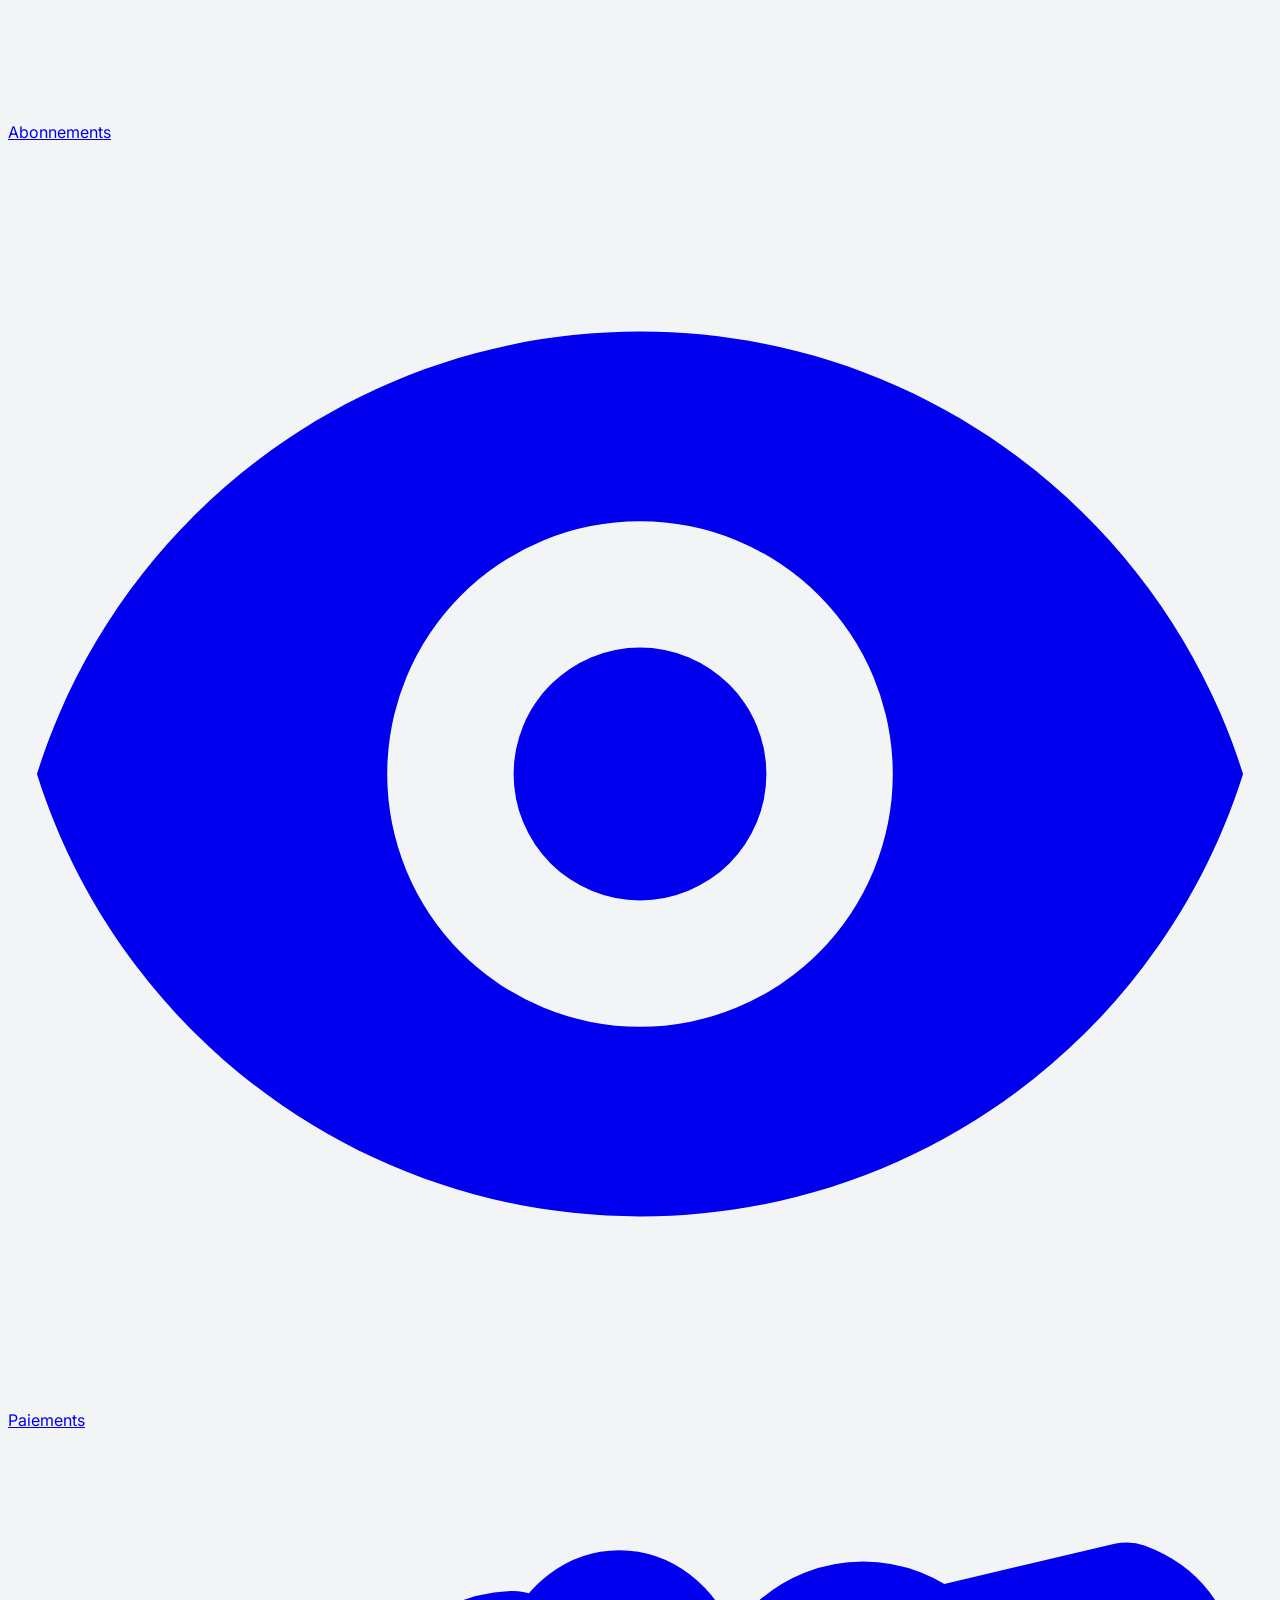
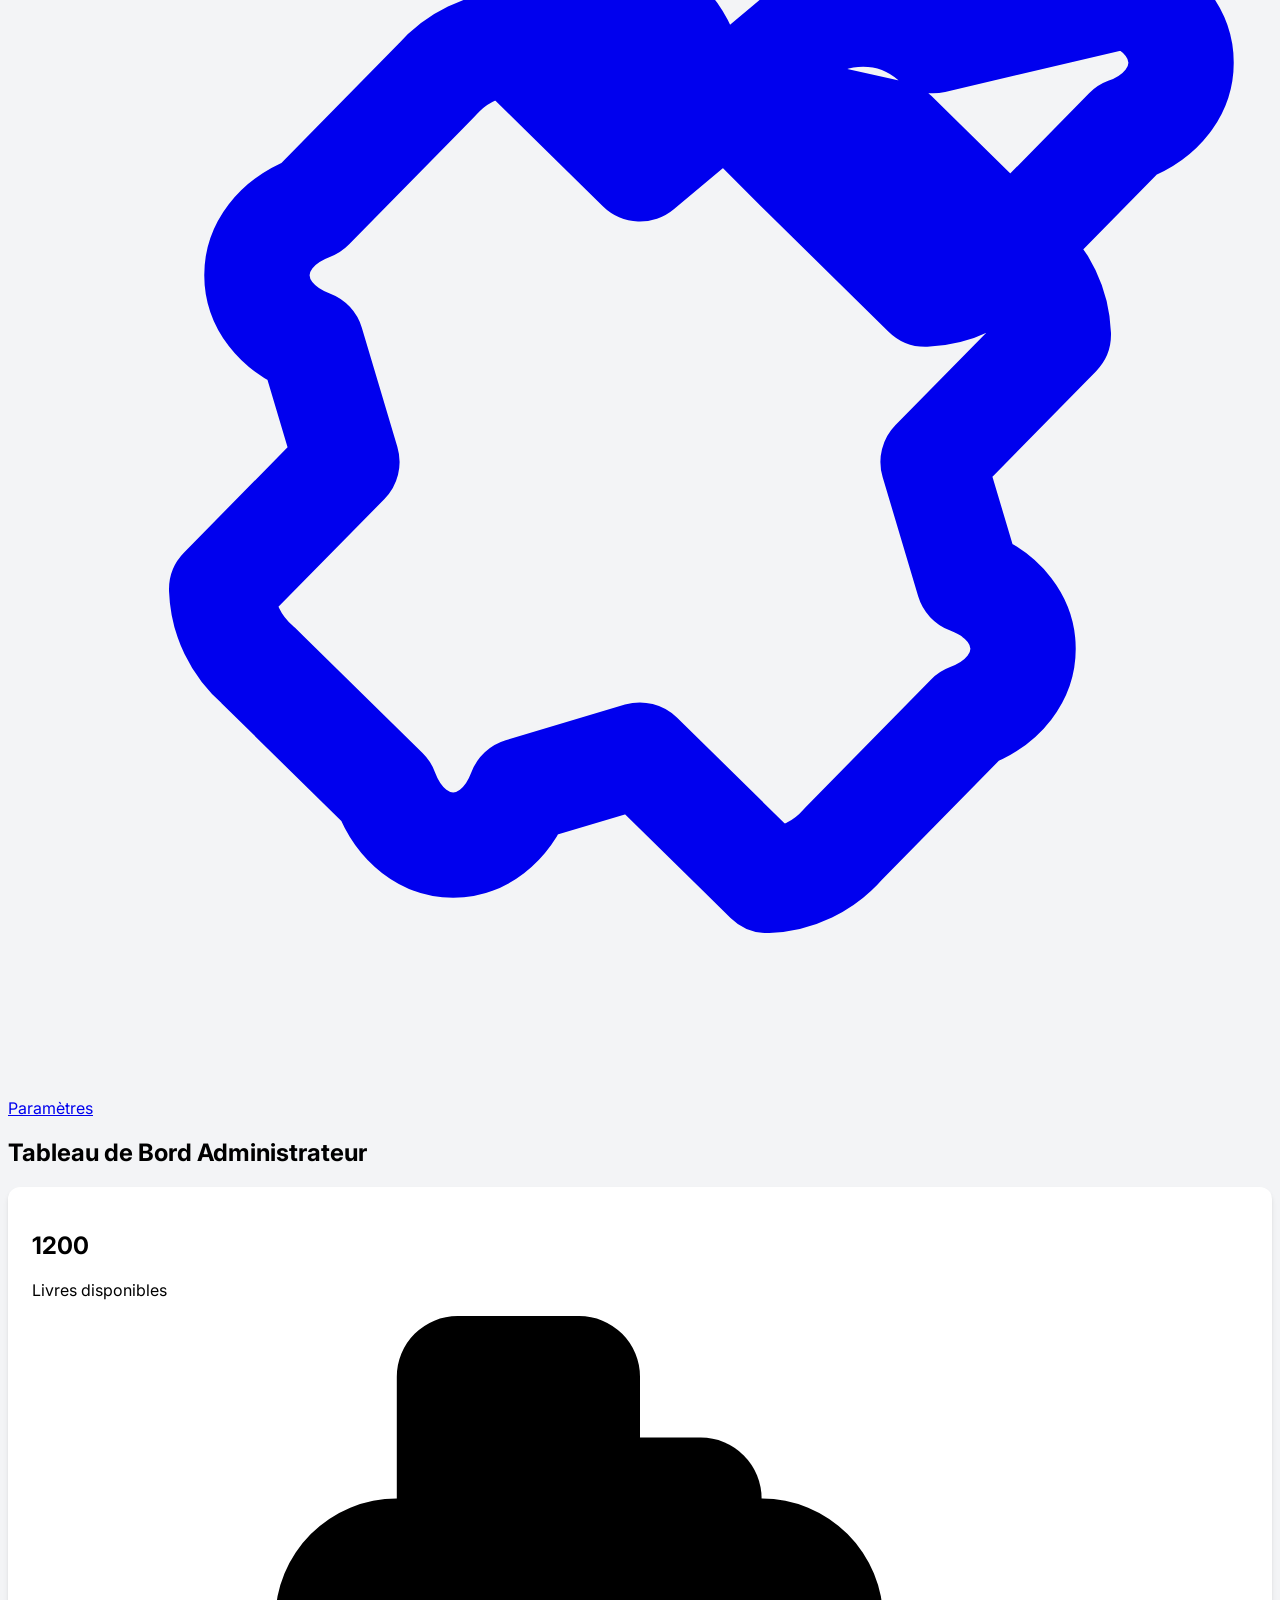
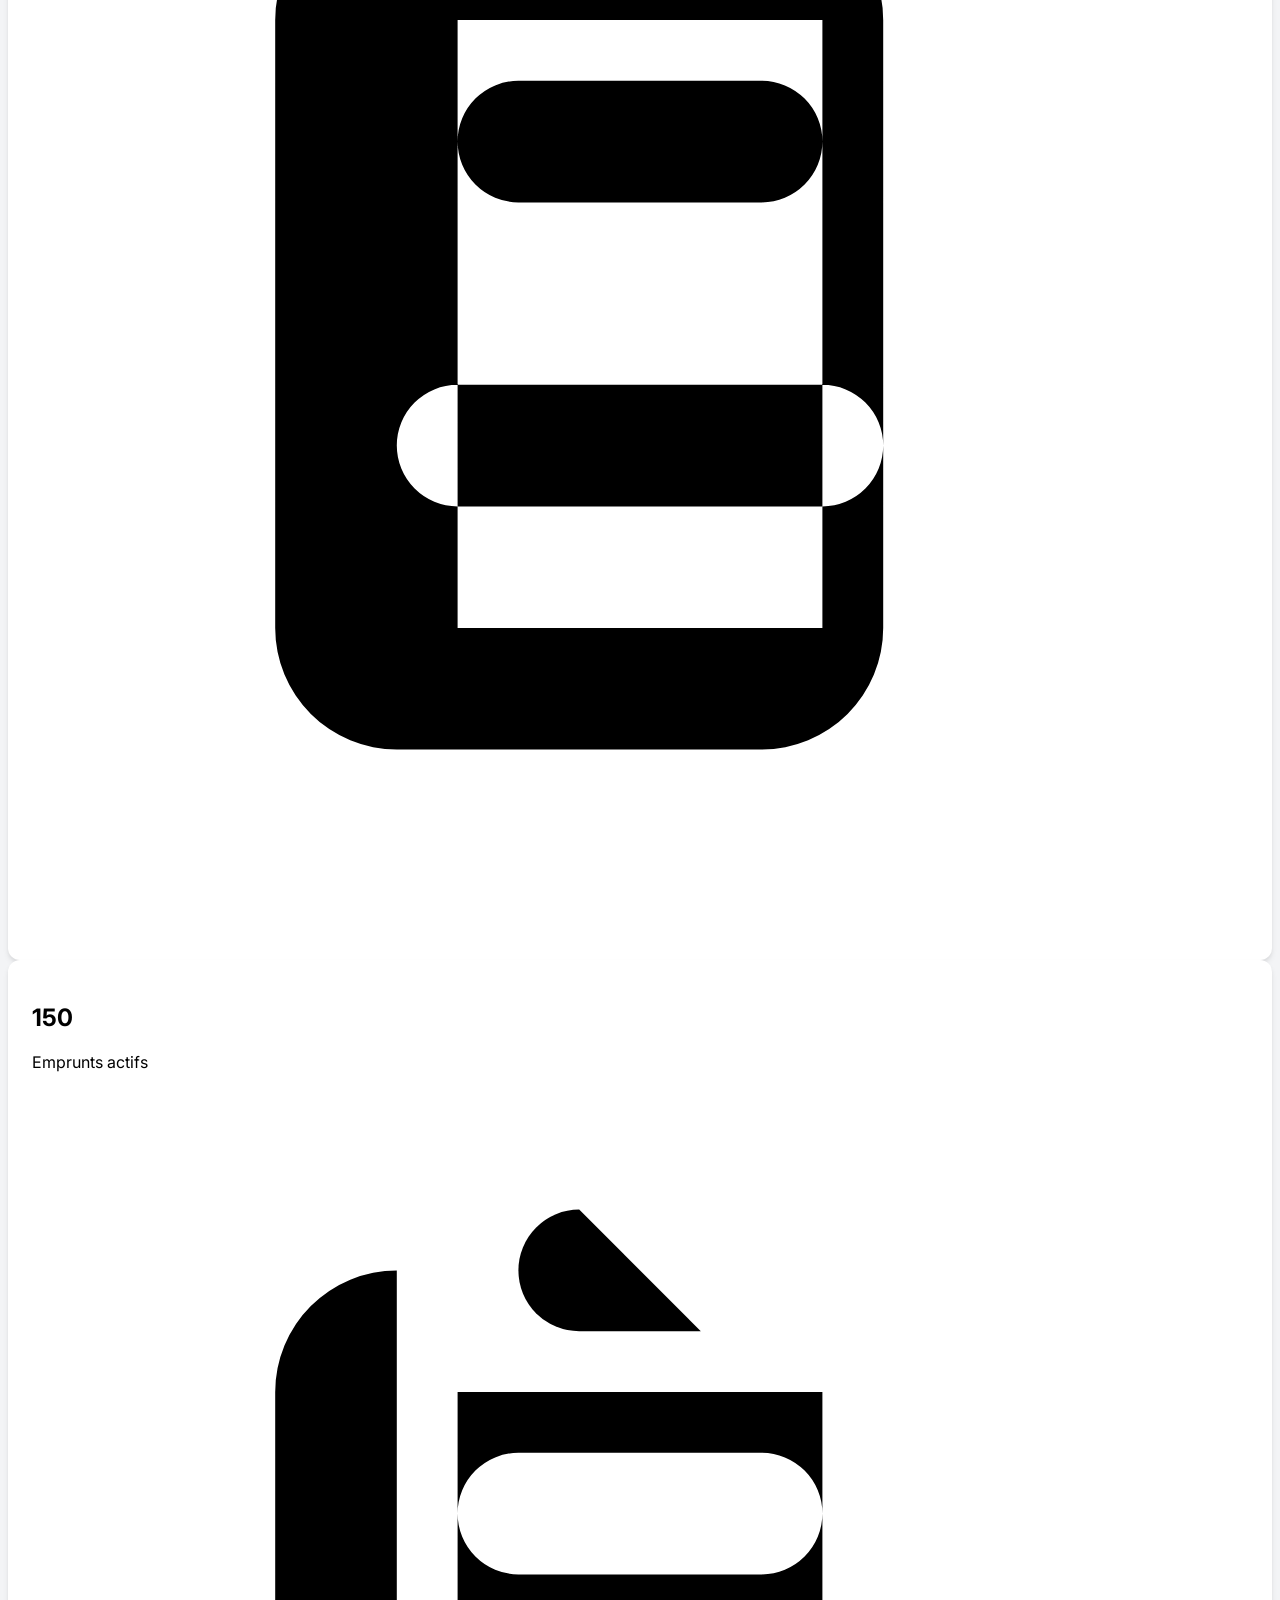
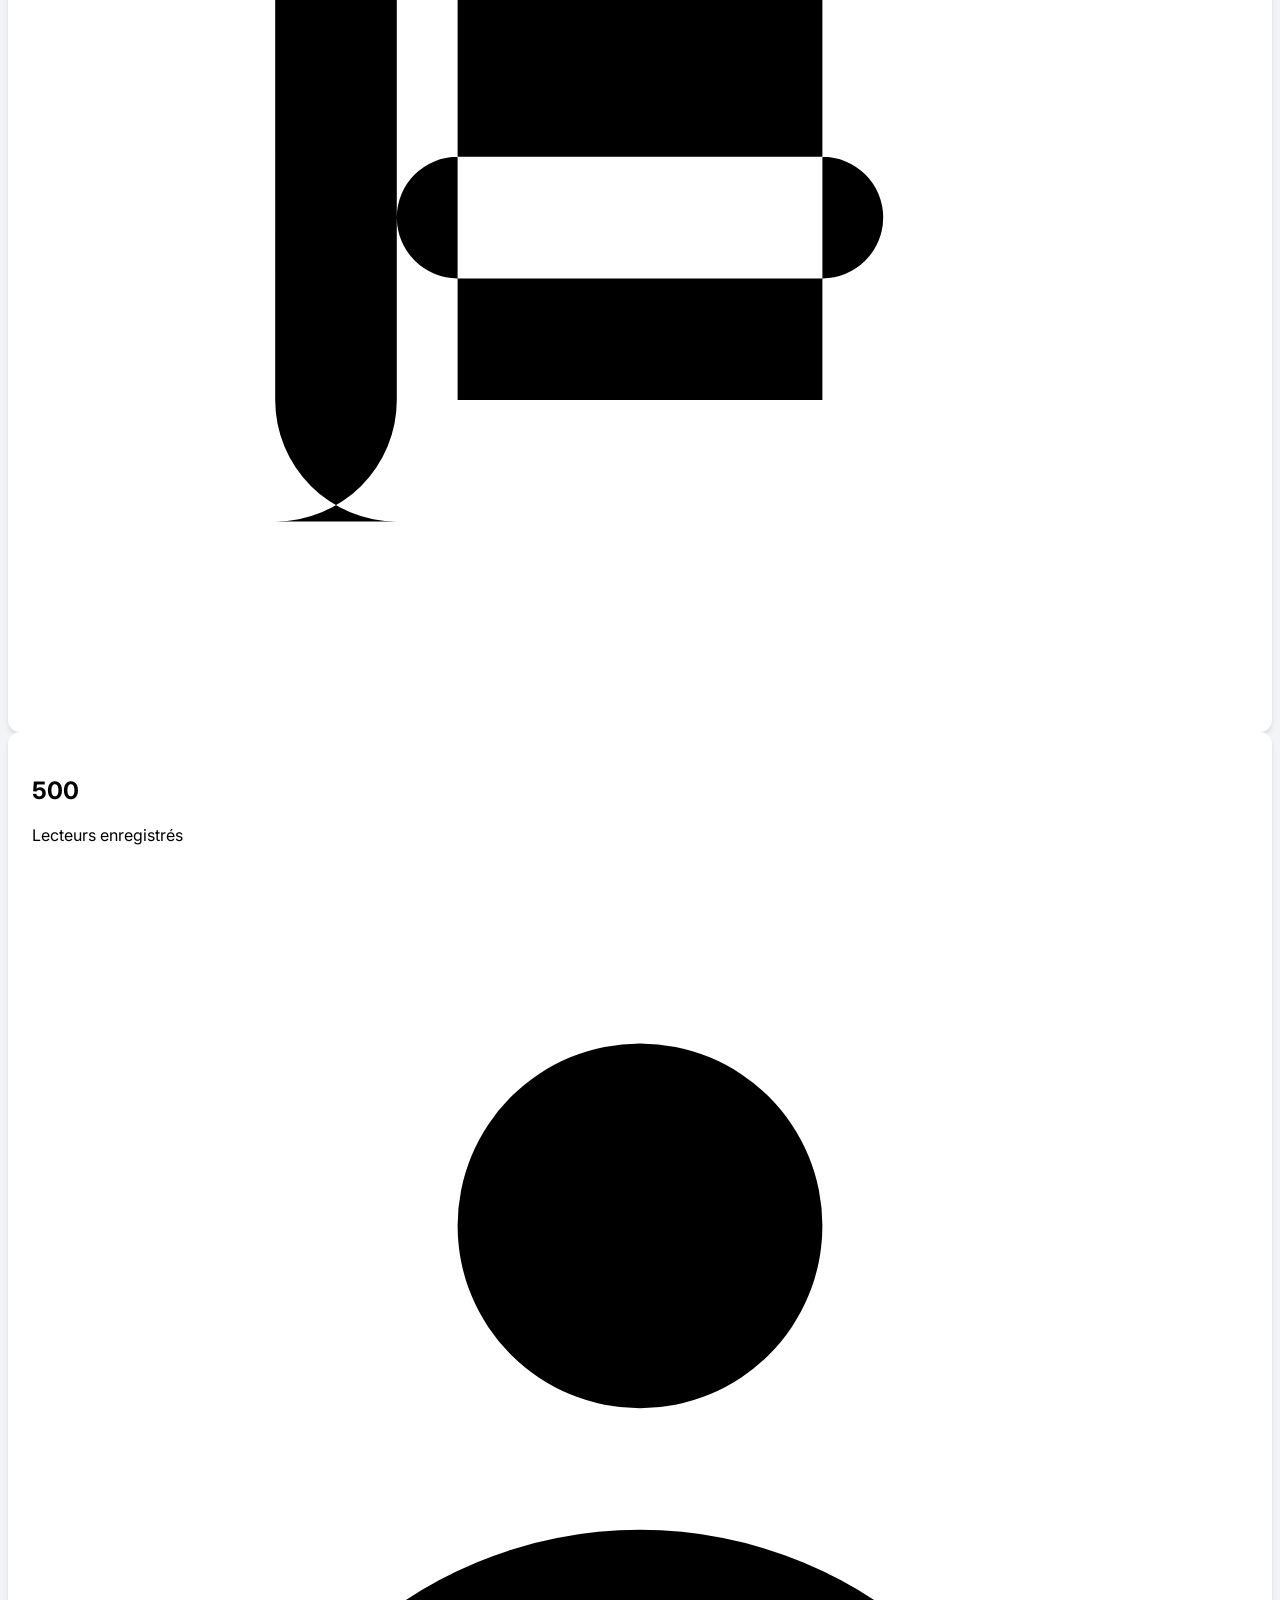
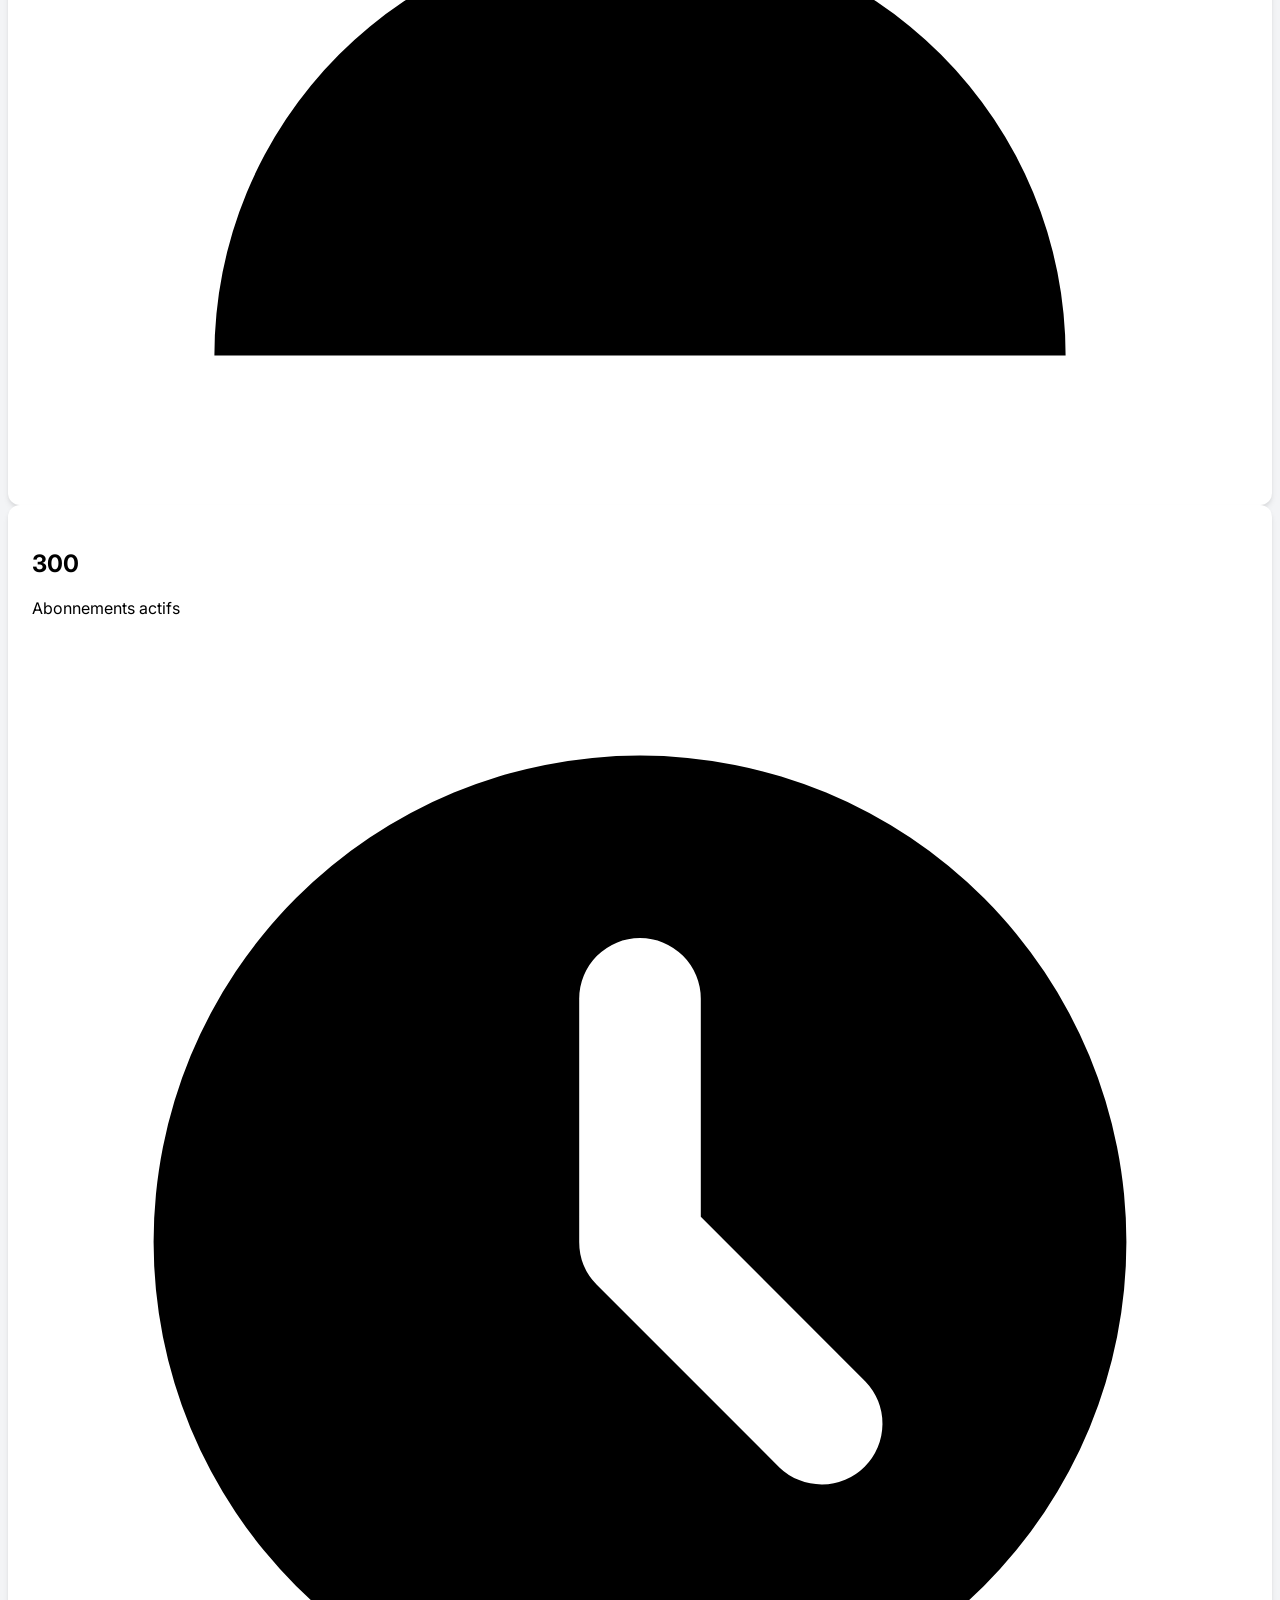
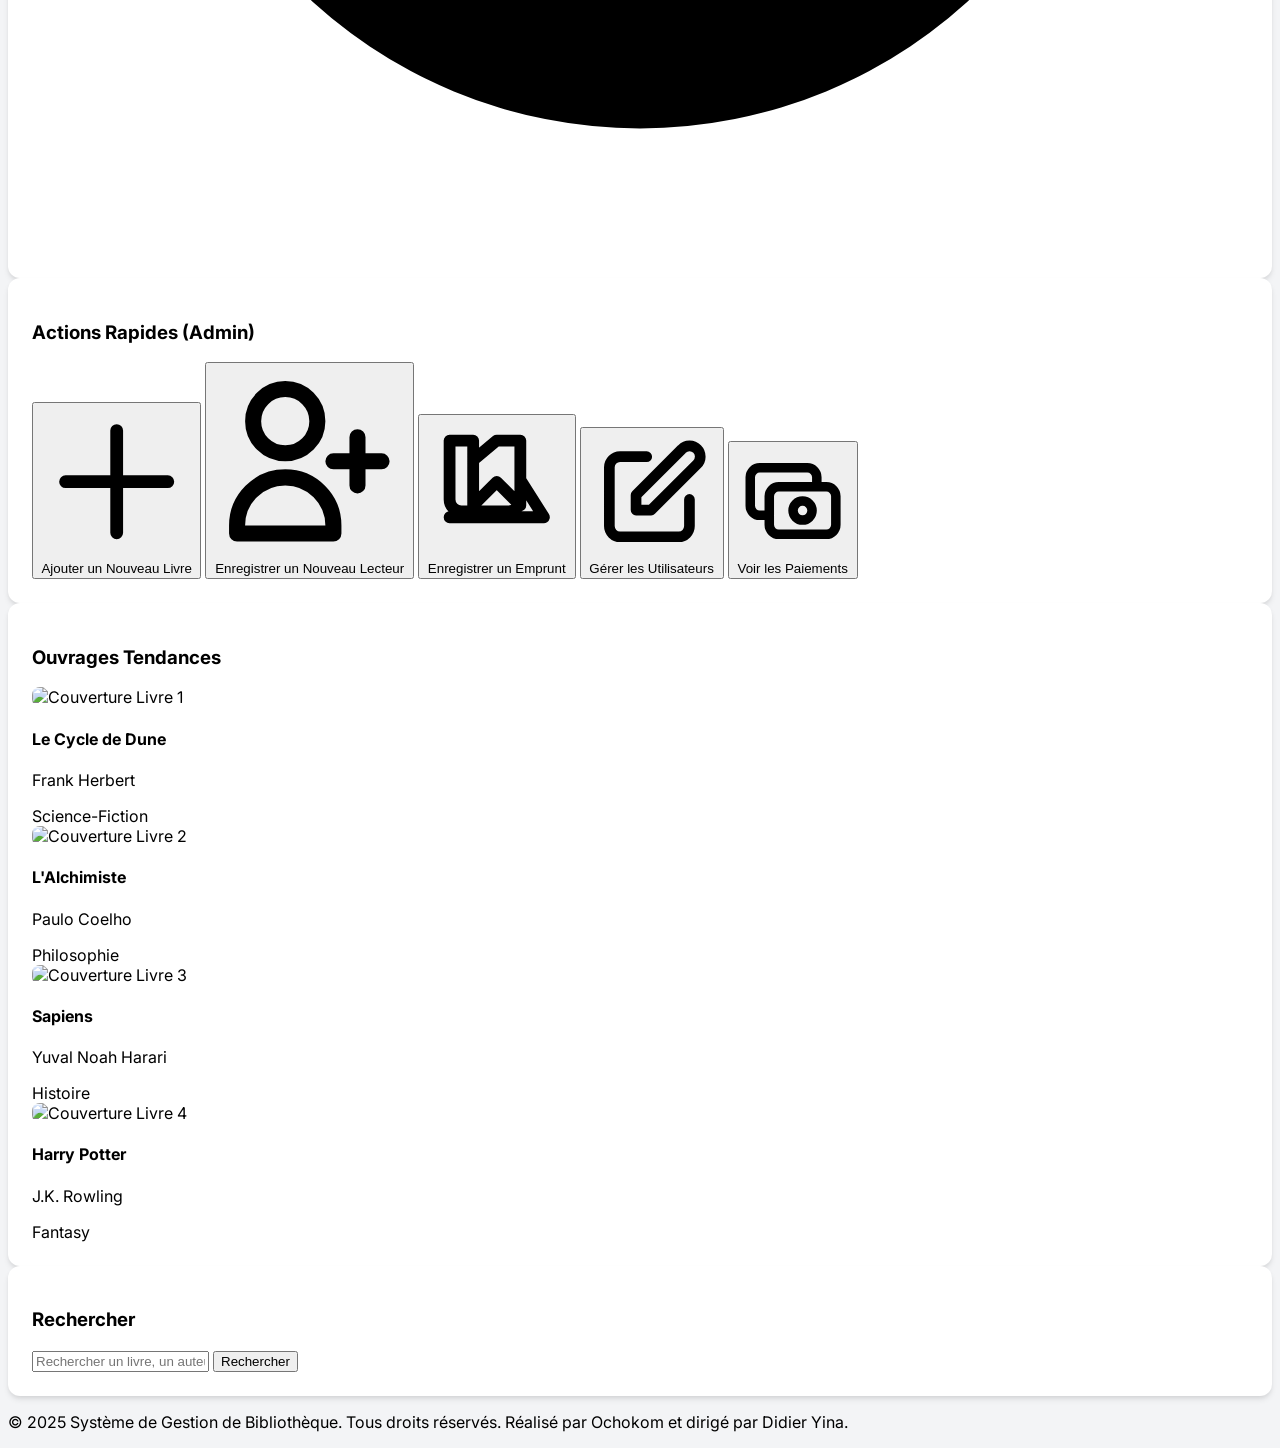
==== commit 1714e0ff: "Refactor user and author management in admin panel - Updated user and author management scripts to i" ====
--- a/pages/admin/old.html
+++ b/pages/admin/old.html
@@ -233,7 +233,7 @@
 
     <!-- Pied de page -->
     <footer class="bg-gray-800 text-white text-center p-4 mt-8 shadow-inner">
-        <p>&copy; 2025 Système de Gestion de Bibliothèque. Tous droits réservés. Réalisé par Ochokom.</p>
+        <p>&copy; 2025 Système de Gestion de Bibliothèque. Tous droits réservés. Réalisé par Ochokom et dirigé par Didier Yina.</p>
     </footer>
 </body>
 </html>
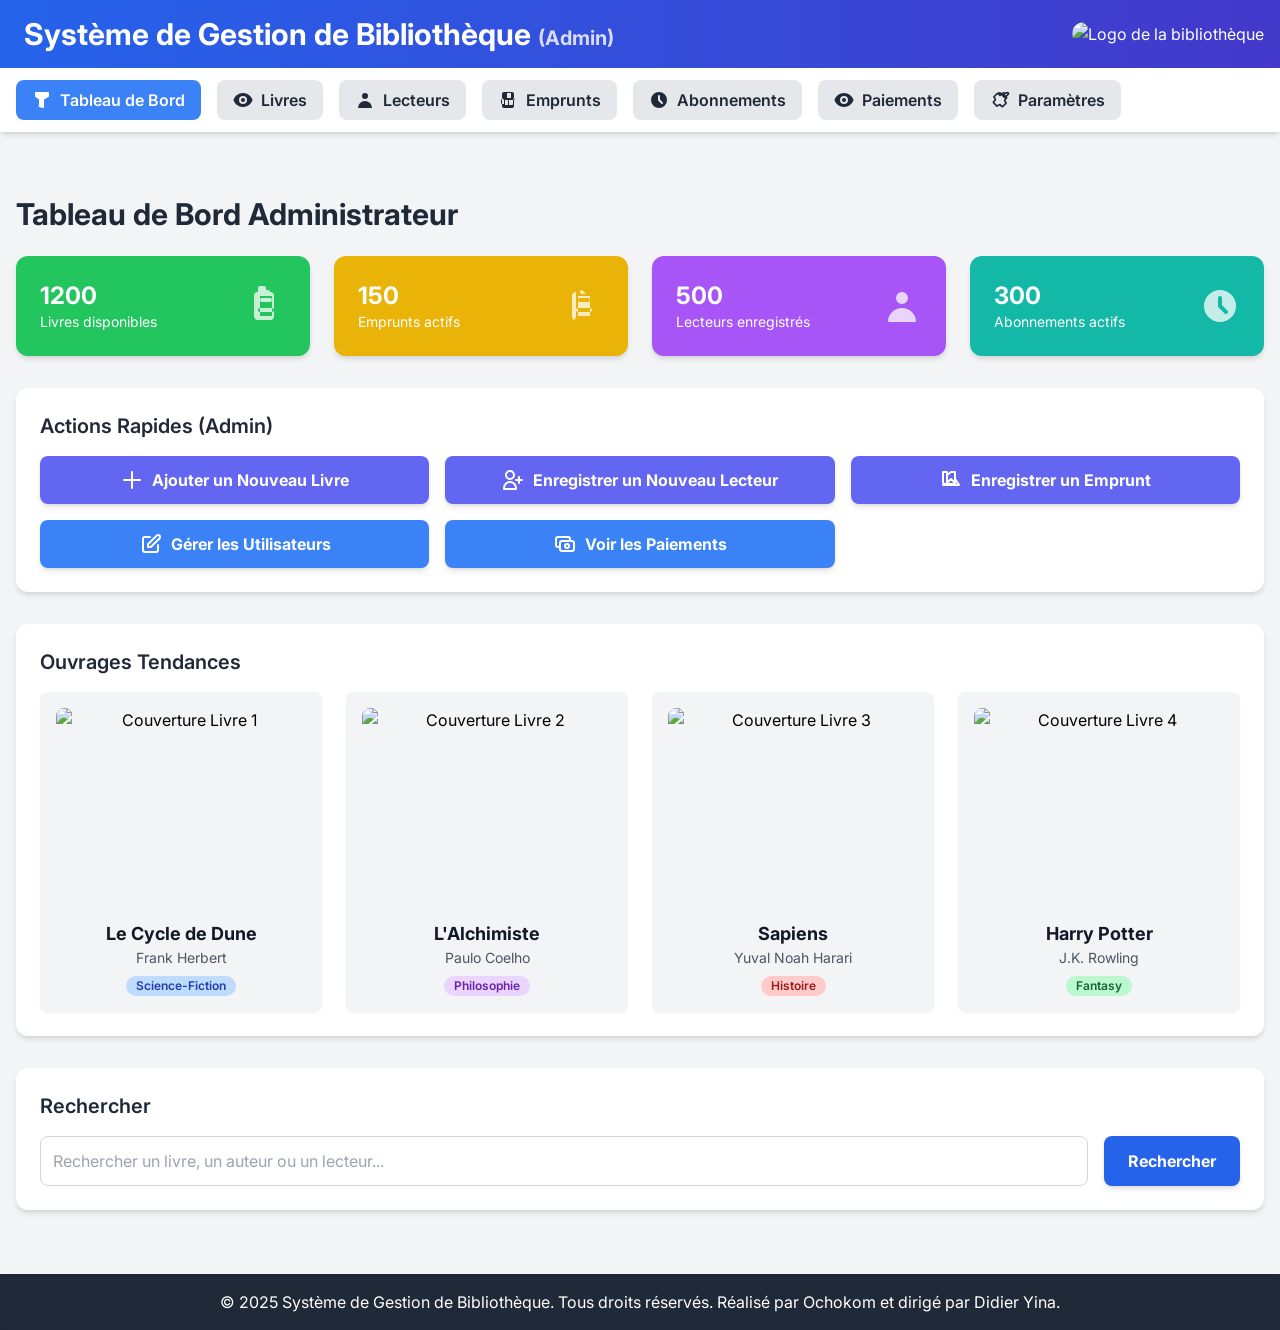
==== commit 14b97efd: "Add admin API endpoints for managing readers and study areas, and implement subscription management " ====
--- a/pages/admin/old.html
+++ b/pages/admin/old.html
@@ -5,7 +5,7 @@
     <meta name="viewport" content="width=device-width, initial-scale=1.0">
     <title>Gestion de Bibliothèque - Tableau de Bord Admin</title>
     <!-- Tailwind CSS CDN -->
-    <script src="https://cdn.tailwindcss.com"></script>
+    <script src="/app/js/tailwind.js"></script>
     <link href="https://fonts.googleapis.com/css2?family=Inter:wght@400;600;700&display=swap" rel="stylesheet">
     <style>
         body {
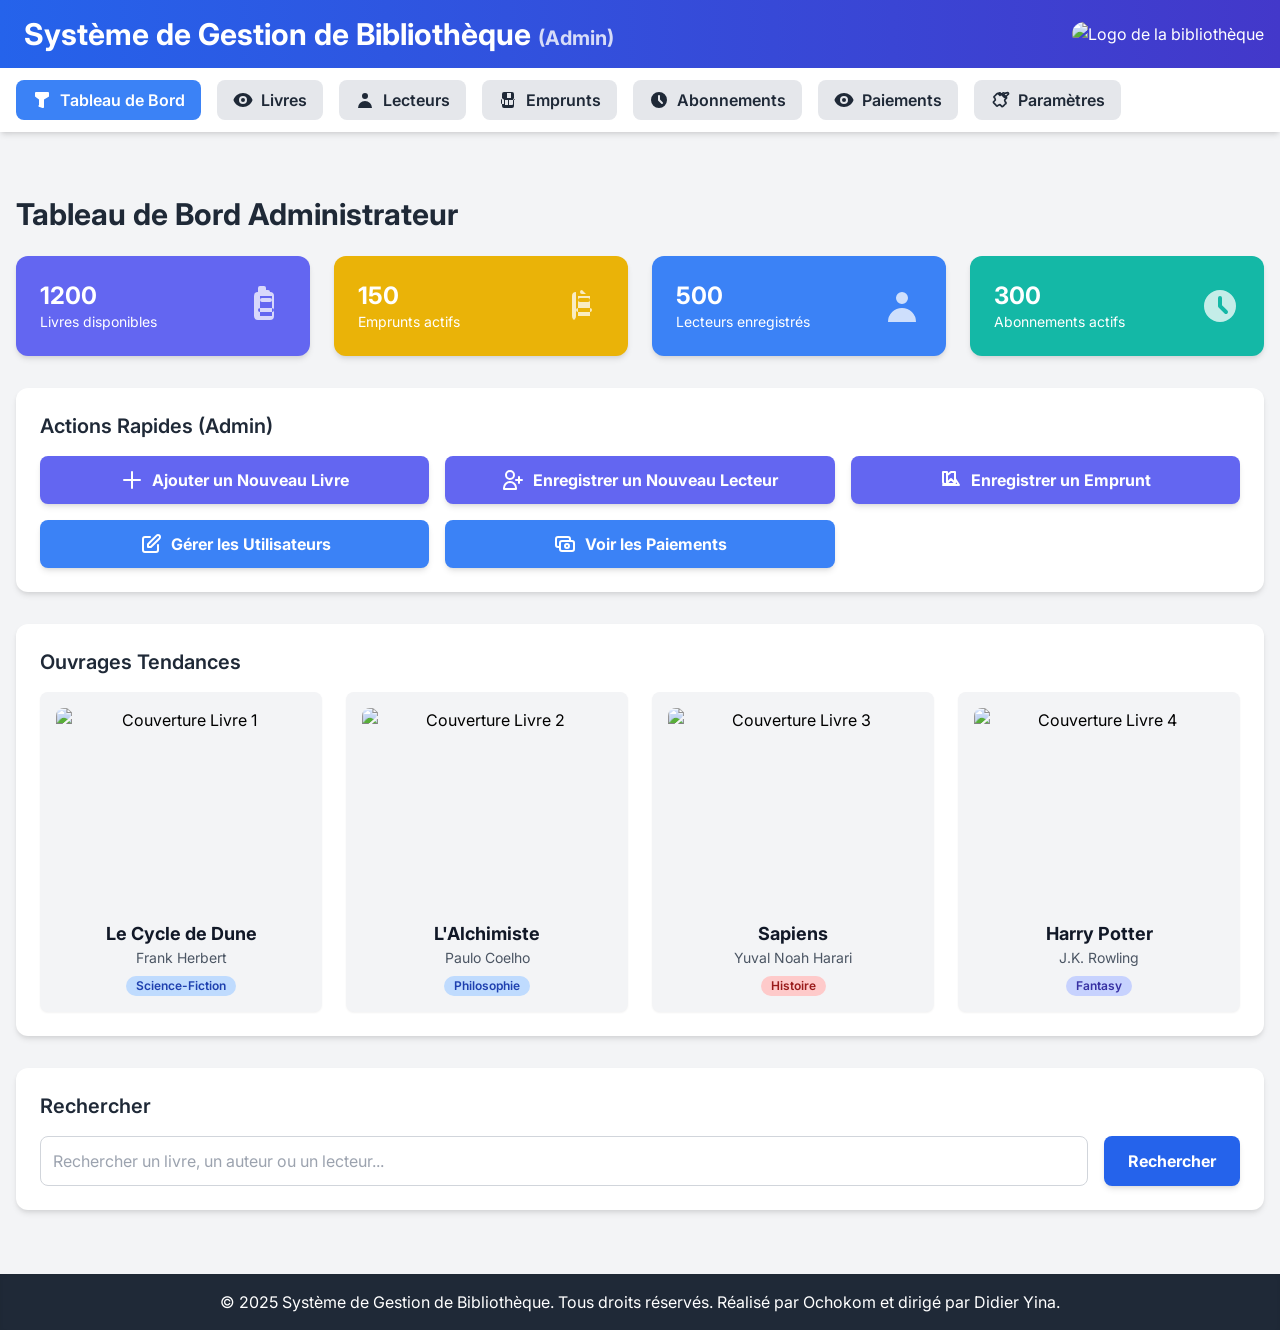
==== commit 1dea8d49: "Refactor color scheme across multiple pages to use green and blue gradients instead of indigo and pu" ====
--- a/pages/admin/old.html
+++ b/pages/admin/old.html
@@ -35,7 +35,7 @@
 </head>
 <body class="flex flex-col min-h-screen">
     <!-- En-tête de la page -->
-    <header class="bg-gradient-to-r from-blue-600 to-indigo-700 text-white p-4 shadow-lg">
+    <header class="bg-gradient-to-r from-blue-600 to-green-700 text-white p-4 shadow-lg">
         <div class="container mx-auto flex flex-col md:flex-row justify-between items-center">
             <h1 class="text-3xl font-bold mb-2 md:mb-0">
                 <i class="fas fa-book-reader mr-2"></i> Système de Gestion de Bibliothèque <span class="text-xl opacity-80">(Admin)</span>
@@ -125,7 +125,7 @@
             </div>
 
             <!-- Carte de statistiques - Lecteurs enregistrés -->
-            <div class="card flex items-center justify-between p-6 bg-purple-500 text-white">
+            <div class="card flex items-center justify-between p-6 bg-blue-500 text-white">
                 <div>
                     <h2 class="text-2xl font-bold">500</h2>
                     <p class="text-sm">Lecteurs enregistrés</p>
@@ -151,19 +151,19 @@
         <div class="card p-6 mb-8">
             <h3 class="text-xl font-semibold text-gray-800 mb-4">Actions Rapides (Admin)</h3>
             <div class="grid grid-cols-1 md:grid-cols-2 lg:grid-cols-3 gap-4">
-                <button class="bg-indigo-500 hover:bg-indigo-600 text-white font-bold py-3 px-6 rounded-lg shadow-md flex items-center justify-center transition duration-200 ease-in-out transform hover:scale-105">
+                <button class="bg-green-500 hover:bg-green-600 text-white font-bold py-3 px-6 rounded-lg shadow-md flex items-center justify-center transition duration-200 ease-in-out transform hover:scale-105">
                     <svg xmlns="http://www.w3.org/2000/svg" class="h-6 w-6 mr-2" fill="none" viewBox="0 0 24 24" stroke="currentColor" stroke-width="2">
                         <path stroke-linecap="round" stroke-linejoin="round" d="M12 4v16m8-8H4" />
                     </svg>
                     Ajouter un Nouveau Livre
                 </button>
-                <button class="bg-indigo-500 hover:bg-indigo-600 text-white font-bold py-3 px-6 rounded-lg shadow-md flex items-center justify-center transition duration-200 ease-in-out transform hover:scale-105">
+                <button class="bg-green-500 hover:bg-green-600 text-white font-bold py-3 px-6 rounded-lg shadow-md flex items-center justify-center transition duration-200 ease-in-out transform hover:scale-105">
                     <svg xmlns="http://www.w3.org/2000/svg" class="h-6 w-6 mr-2" fill="none" viewBox="0 0 24 24" stroke="currentColor" stroke-width="2">
                         <path stroke-linecap="round" stroke-linejoin="round" d="M18 9v3m0 0v3m0-3h3m-3 0h-3m-2-5a4 4 0 11-8 0 4 4 0 018 0zM3 20a6 6 0 0112 0v1H3v-1z" />
                     </svg>
                     Enregistrer un Nouveau Lecteur
                 </button>
-                <button class="bg-indigo-500 hover:bg-indigo-600 text-white font-bold py-3 px-6 rounded-lg shadow-md flex items-center justify-center transition duration-200 ease-in-out transform hover:scale-105">
+                <button class="bg-green-500 hover:bg-green-600 text-white font-bold py-3 px-6 rounded-lg shadow-md flex items-center justify-center transition duration-200 ease-in-out transform hover:scale-105">
                     <svg xmlns="http://www.w3.org/2000/svg" class="h-6 w-6 mr-2" fill="none" viewBox="0 0 24 24" stroke="currentColor" stroke-width="2">
                         <path stroke-linecap="round" stroke-linejoin="round" d="M8 7v8l4-4 4 4V7m0 3.6V4h-4L8 7.333V4H4v10a2 2 0 002 2h8a2 2 0 002-2v-3.333L20 17H4" />
                     </svg>
@@ -200,7 +200,7 @@
                     <img src="https://placehold.co/150x200/FFF0F5/000000?text=Livre+2" alt="Couverture Livre 2" class="book-cover mx-auto mb-3">
                     <h4 class="font-bold text-gray-900 text-lg">L'Alchimiste</h4>
                     <p class="text-sm text-gray-600">Paulo Coelho</p>
-                    <span class="inline-block bg-purple-200 text-purple-800 text-xs font-semibold px-2.5 py-0.5 rounded-full mt-2">Philosophie</span>
+                    <span class="inline-block bg-blue-200 text-blue-800 text-xs font-semibold px-2.5 py-0.5 rounded-full mt-2">Philosophie</span>
                 </div>
                 <!-- Livre Tendance 3 -->
                 <div class="bg-gray-100 p-4 rounded-lg shadow-sm text-center transform hover:scale-105 transition duration-200 ease-in-out">
